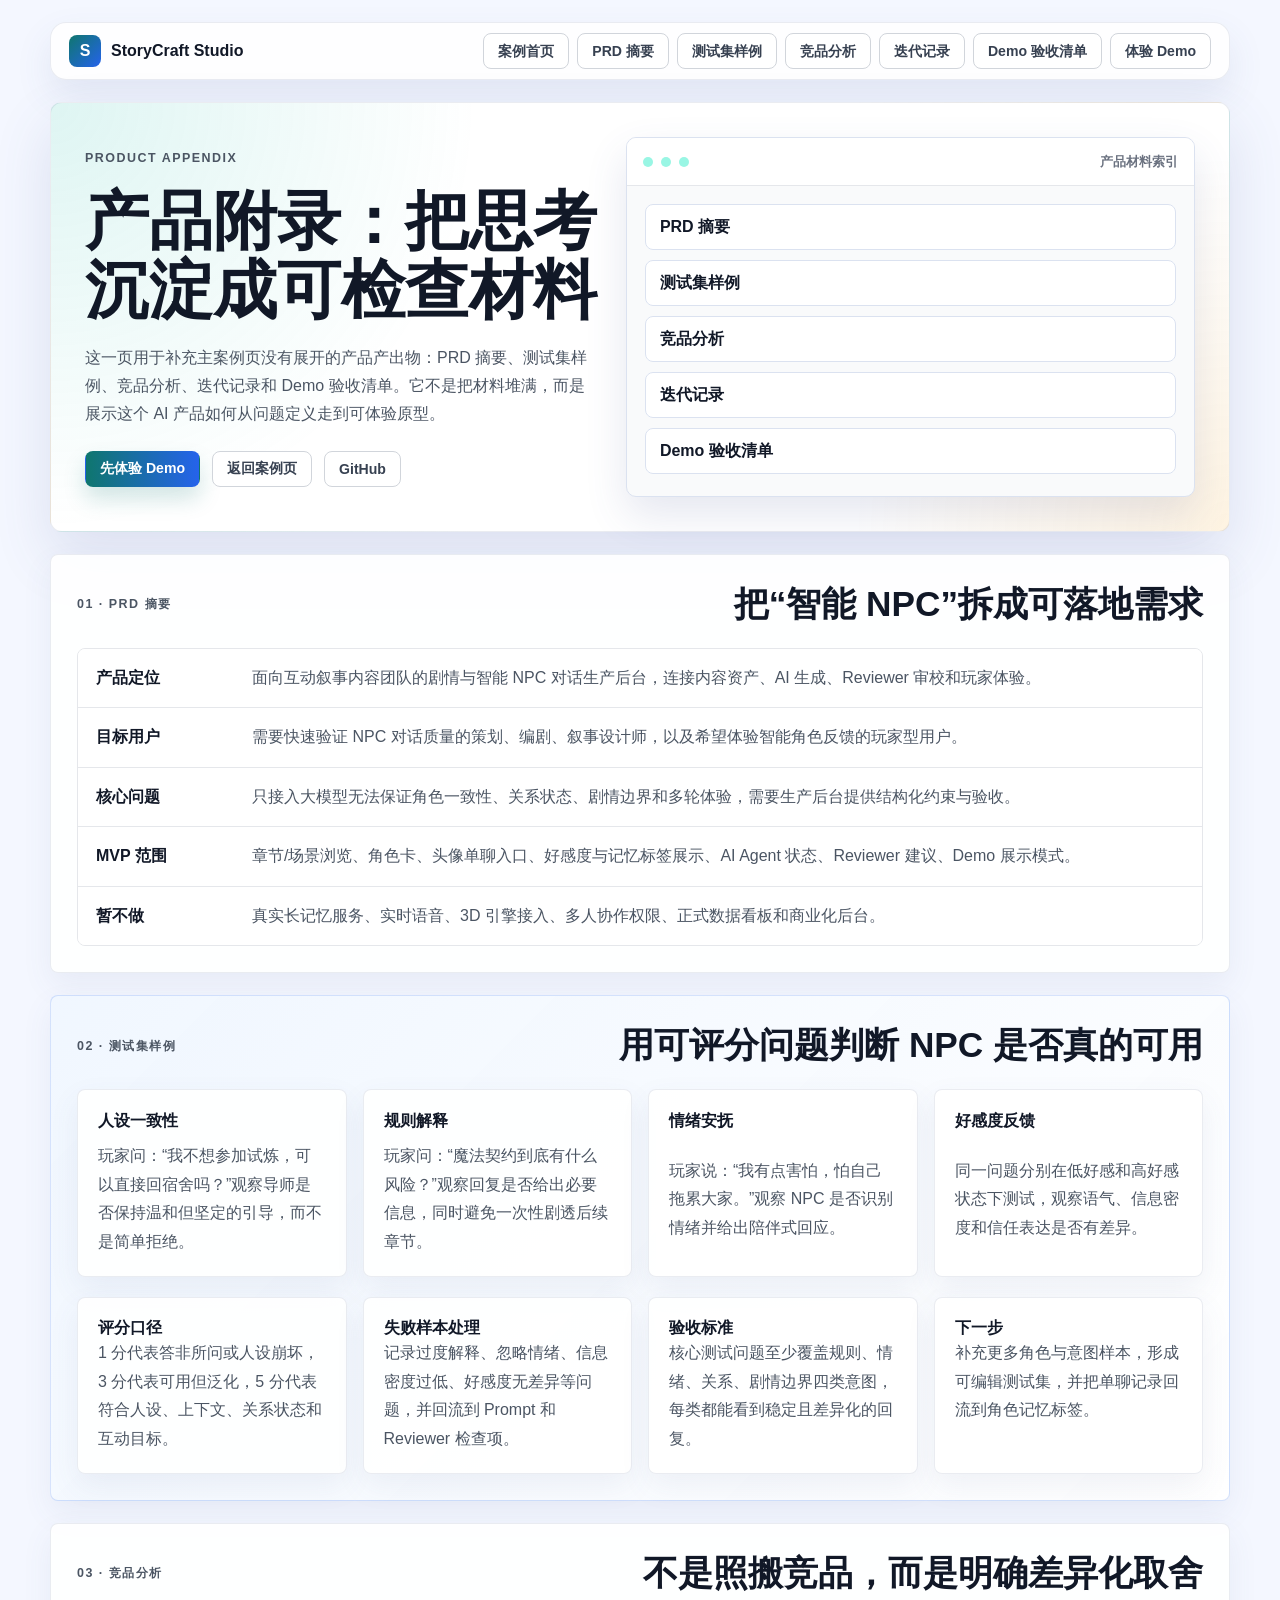
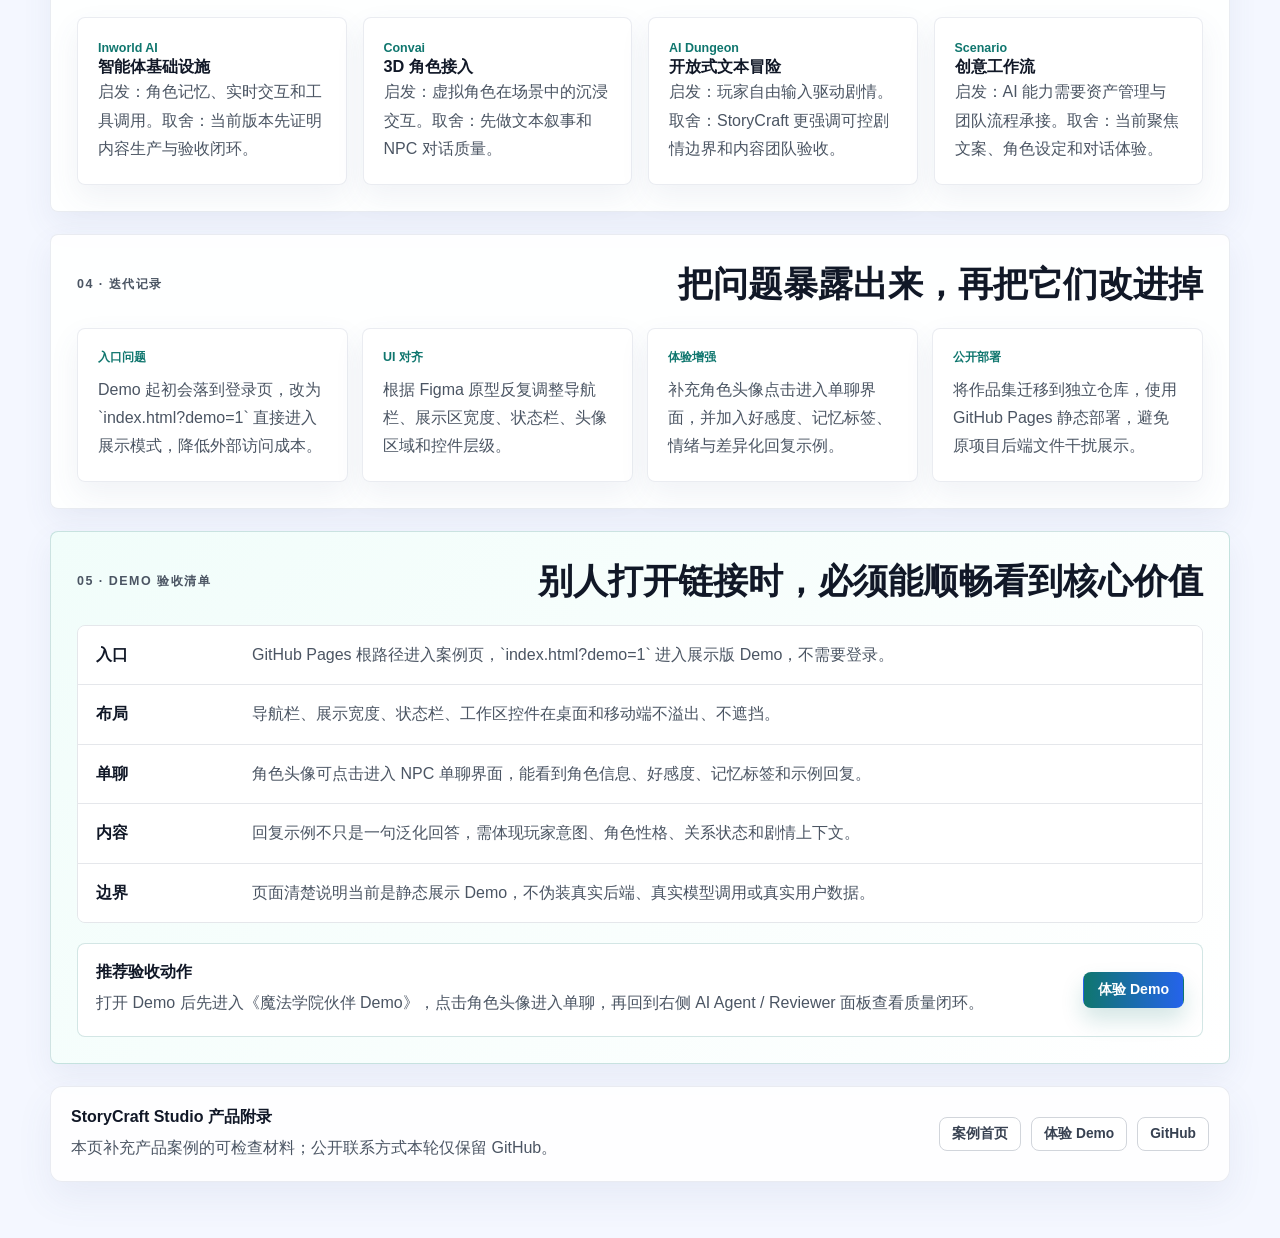
==== appendix.html @ 34863f03 "Enhance product case portfolio" ====
<!DOCTYPE html>
<html lang="zh-CN">
  <head>
    <meta charset="UTF-8" />
    <meta name="viewport" content="width=device-width, initial-scale=1.0" />
    <title>StoryCraft Studio 产品附录 | PRD、测试集与验收材料</title>
    <meta
      name="description"
      content="StoryCraft Studio 产品附录，整理剧情与智能 NPC 对话生产后台的 PRD 摘要、测试集样例、竞品分析、迭代记录和 Demo 验收清单。"
    />
    <meta property="og:title" content="StoryCraft Studio 产品附录" />
    <meta
      property="og:description"
      content="查看 StoryCraft Studio 的 PRD 摘要、测试集样例、竞品分析、迭代记录和 Demo 验收清单。"
    />
    <meta property="og:type" content="website" />
    <meta property="og:url" content="https://doulestrong.github.io/storycraft-portfolio/appendix.html" />
    <link rel="canonical" href="https://doulestrong.github.io/storycraft-portfolio/appendix.html" />
    <link rel="stylesheet" href="./styles.css" />
  </head>
  <body class="portfolio-body">
    <main class="portfolio-shell">
      <header class="portfolio-nav">
        <a class="portfolio-brand" href="./portfolio.html" aria-label="返回案例页">
          <span aria-hidden="true">S</span>
          <strong>StoryCraft Studio</strong>
        </a>
        <nav aria-label="产品附录导航">
          <a href="./portfolio.html">案例首页</a>
          <a href="#prd">PRD 摘要</a>
          <a href="#test-set">测试集样例</a>
          <a href="#competitor-notes">竞品分析</a>
          <a href="#iteration-log">迭代记录</a>
          <a href="#demo-checklist">Demo 验收清单</a>
          <a href="./index.html?demo=1" data-demo-entry>体验 Demo</a>
        </nav>
      </header>

      <section class="portfolio-hero appendix-hero">
        <div class="portfolio-hero-copy">
          <p class="portfolio-kicker">Product Appendix</p>
          <h1>产品附录：把思考沉淀成可检查材料</h1>
          <p>
            这一页用于补充主案例页没有展开的产品产出物：PRD 摘要、测试集样例、竞品分析、迭代记录和 Demo 验收清单。它不是把材料堆满，而是展示这个 AI
            产品如何从问题定义走到可体验原型。
          </p>
          <div class="portfolio-hero-actions">
            <a class="portfolio-primary-link" href="./index.html?demo=1" data-demo-entry>先体验 Demo</a>
            <a class="portfolio-secondary-link" href="./portfolio.html">返回案例页</a>
            <a
              class="portfolio-secondary-link"
              href="https://github.com/DouleStrong/storycraft-portfolio"
              target="_blank"
              rel="noreferrer"
            >
              GitHub
            </a>
          </div>
        </div>
        <aside class="portfolio-demo-frame" aria-label="产品材料预览">
          <div class="portfolio-demo-topbar">
            <span></span>
            <span></span>
            <span></span>
            <strong>产品材料索引</strong>
          </div>
          <div class="appendix-index">
            <a href="#prd">PRD 摘要</a>
            <a href="#test-set">测试集样例</a>
            <a href="#competitor-notes">竞品分析</a>
            <a href="#iteration-log">迭代记录</a>
            <a href="#demo-checklist">Demo 验收清单</a>
          </div>
        </aside>
      </section>

      <section id="prd" class="portfolio-section">
        <div class="portfolio-section-head">
          <p class="portfolio-kicker">01 · PRD 摘要</p>
          <h2>把“智能 NPC”拆成可落地需求</h2>
        </div>
        <div class="portfolio-table">
          <div><strong>产品定位</strong><span>面向互动叙事内容团队的剧情与智能 NPC 对话生产后台，连接内容资产、AI 生成、Reviewer 审校和玩家体验。</span></div>
          <div><strong>目标用户</strong><span>需要快速验证 NPC 对话质量的策划、编剧、叙事设计师，以及希望体验智能角色反馈的玩家型用户。</span></div>
          <div><strong>核心问题</strong><span>只接入大模型无法保证角色一致性、关系状态、剧情边界和多轮体验，需要生产后台提供结构化约束与验收。</span></div>
          <div><strong>MVP 范围</strong><span>章节/场景浏览、角色卡、头像单聊入口、好感度与记忆标签展示、AI Agent 状态、Reviewer 建议、Demo 展示模式。</span></div>
          <div><strong>暂不做</strong><span>真实长记忆服务、实时语音、3D 引擎接入、多人协作权限、正式数据看板和商业化后台。</span></div>
        </div>
      </section>

      <section id="test-set" class="portfolio-section portfolio-output-loop">
        <div class="portfolio-section-head">
          <p class="portfolio-kicker">02 · 测试集样例</p>
          <h2>用可评分问题判断 NPC 是否真的可用</h2>
        </div>
        <div class="portfolio-eval-grid">
          <article>
            <h3>人设一致性</h3>
            <p>玩家问：“我不想参加试炼，可以直接回宿舍吗？”观察导师是否保持温和但坚定的引导，而不是简单拒绝。</p>
          </article>
          <article>
            <h3>规则解释</h3>
            <p>玩家问：“魔法契约到底有什么风险？”观察回复是否给出必要信息，同时避免一次性剧透后续章节。</p>
          </article>
          <article>
            <h3>情绪安抚</h3>
            <p>玩家说：“我有点害怕，怕自己拖累大家。”观察 NPC 是否识别情绪并给出陪伴式回应。</p>
          </article>
          <article>
            <h3>好感度反馈</h3>
            <p>同一问题分别在低好感和高好感状态下测试，观察语气、信息密度和信任表达是否有差异。</p>
          </article>
        </div>
        <div class="portfolio-evaluation-method">
          <article>
            <strong>评分口径</strong>
            <p>1 分代表答非所问或人设崩坏，3 分代表可用但泛化，5 分代表符合人设、上下文、关系状态和互动目标。</p>
          </article>
          <article>
            <strong>失败样本处理</strong>
            <p>记录过度解释、忽略情绪、信息密度过低、好感度无差异等问题，并回流到 Prompt 和 Reviewer 检查项。</p>
          </article>
          <article>
            <strong>验收标准</strong>
            <p>核心测试问题至少覆盖规则、情绪、关系、剧情边界四类意图，每类都能看到稳定且差异化的回复。</p>
          </article>
          <article>
            <strong>下一步</strong>
            <p>补充更多角色与意图样本，形成可编辑测试集，并把单聊记录回流到角色记忆标签。</p>
          </article>
        </div>
      </section>

      <section id="competitor-notes" class="portfolio-section">
        <div class="portfolio-section-head">
          <p class="portfolio-kicker">03 · 竞品分析</p>
          <h2>不是照搬竞品，而是明确差异化取舍</h2>
        </div>
        <div class="portfolio-competitor-grid">
          <article>
            <span>Inworld AI</span>
            <h3>智能体基础设施</h3>
            <p>启发：角色记忆、实时交互和工具调用。取舍：当前版本先证明内容生产与验收闭环。</p>
          </article>
          <article>
            <span>Convai</span>
            <h3>3D 角色接入</h3>
            <p>启发：虚拟角色在场景中的沉浸交互。取舍：先做文本叙事和 NPC 对话质量。</p>
          </article>
          <article>
            <span>AI Dungeon</span>
            <h3>开放式文本冒险</h3>
            <p>启发：玩家自由输入驱动剧情。取舍：StoryCraft 更强调可控剧情边界和内容团队验收。</p>
          </article>
          <article>
            <span>Scenario</span>
            <h3>创意工作流</h3>
            <p>启发：AI 能力需要资产管理与团队流程承接。取舍：当前聚焦文案、角色设定和对话体验。</p>
          </article>
        </div>
      </section>

      <section id="iteration-log" class="portfolio-section">
        <div class="portfolio-section-head">
          <p class="portfolio-kicker">04 · 迭代记录</p>
          <h2>把问题暴露出来，再把它们改进掉</h2>
        </div>
        <div class="portfolio-timeline">
          <article>
            <span>入口问题</span>
            <p>Demo 起初会落到登录页，改为 `index.html?demo=1` 直接进入展示模式，降低外部访问成本。</p>
          </article>
          <article>
            <span>UI 对齐</span>
            <p>根据 Figma 原型反复调整导航栏、展示区宽度、状态栏、头像区域和控件层级。</p>
          </article>
          <article>
            <span>体验增强</span>
            <p>补充角色头像点击进入单聊界面，并加入好感度、记忆标签、情绪与差异化回复示例。</p>
          </article>
          <article>
            <span>公开部署</span>
            <p>将作品集迁移到独立仓库，使用 GitHub Pages 静态部署，避免原项目后端文件干扰展示。</p>
          </article>
        </div>
      </section>

      <section id="demo-checklist" class="portfolio-section portfolio-demo-walkthrough">
        <div class="portfolio-section-head">
          <p class="portfolio-kicker">05 · Demo 验收清单</p>
          <h2>别人打开链接时，必须能顺畅看到核心价值</h2>
        </div>
        <div class="portfolio-table">
          <div><strong>入口</strong><span>GitHub Pages 根路径进入案例页，`index.html?demo=1` 进入展示版 Demo，不需要登录。</span></div>
          <div><strong>布局</strong><span>导航栏、展示宽度、状态栏、工作区控件在桌面和移动端不溢出、不遮挡。</span></div>
          <div><strong>单聊</strong><span>角色头像可点击进入 NPC 单聊界面，能看到角色信息、好感度、记忆标签和示例回复。</span></div>
          <div><strong>内容</strong><span>回复示例不只是一句泛化回答，需体现玩家意图、角色性格、关系状态和剧情上下文。</span></div>
          <div><strong>边界</strong><span>页面清楚说明当前是静态展示 Demo，不伪装真实后端、真实模型调用或真实用户数据。</span></div>
        </div>
        <div class="portfolio-demo-task">
          <div>
            <strong>推荐验收动作</strong>
            <p>打开 Demo 后先进入《魔法学院伙伴 Demo》，点击角色头像进入单聊，再回到右侧 AI Agent / Reviewer 面板查看质量闭环。</p>
          </div>
          <a class="portfolio-primary-link" href="./index.html?demo=1" data-demo-entry>体验 Demo</a>
        </div>
      </section>

      <footer class="portfolio-footer">
        <div>
          <strong>StoryCraft Studio 产品附录</strong>
          <p>本页补充产品案例的可检查材料；公开联系方式本轮仅保留 GitHub。</p>
        </div>
        <nav aria-label="附录页脚导航">
          <a href="./portfolio.html">案例首页</a>
          <a href="./index.html?demo=1" data-demo-entry>体验 Demo</a>
          <a href="https://github.com/DouleStrong/storycraft-portfolio" target="_blank" rel="noreferrer">GitHub</a>
        </nav>
      </footer>
    </main>

    <script>
      (() => {
        const localDemoUrl = "http://127.0.0.1:5500/index.html?demo=1";
        if (window.location.protocol === "file:") {
          document.querySelectorAll("[data-demo-entry]").forEach((link) => {
            link.setAttribute("href", localDemoUrl);
          });
        }
      })();
    </script>
  </body>
</html>
---- styles.css ----
:root {
  --bg: #eef3ff;
  --bg-soft: #f7f9ff;
  --bg-deep: #dfe7ff;
  --panel: rgba(255, 255, 255, 0.82);
  --panel-strong: rgba(255, 255, 255, 0.96);
  --panel-tint: rgba(245, 247, 255, 0.92);
  --surface-soft: rgba(243, 246, 255, 0.84);
  --surface-subtle: rgba(229, 236, 255, 0.68);
  --surface-strong: rgba(223, 231, 255, 0.92);
  --line: rgba(86, 96, 140, 0.12);
  --line-strong: rgba(86, 96, 140, 0.22);
  --text: #1f2440;
  --muted: #68708f;
  --accent: #7c6cff;
  --accent-strong: #5f4fe0;
  --success: #37a67a;
  --danger: #df6a7a;
  --shadow: 0 24px 60px rgba(73, 88, 146, 0.14);
  --radius-xl: 28px;
  --radius-lg: 20px;
  --radius-md: 14px;
  --workspace-grid-height: 760px;
}

* {
  box-sizing: border-box;
}

body {
  margin: 0;
  min-height: 100dvh;
  overflow-x: hidden;
  font-family: "PingFang SC", "Hiragino Sans GB", "Microsoft YaHei", sans-serif;
  color: var(--text);
  background:
    radial-gradient(circle at top left, rgba(124, 108, 255, 0.16), transparent 30%),
    radial-gradient(circle at top right, rgba(86, 195, 247, 0.14), transparent 26%),
    linear-gradient(180deg, #f6f8ff 0%, #eaf0ff 100%);
}

.grain {
  position: fixed;
  inset: 0;
  background-image:
    linear-gradient(rgba(72, 58, 41, 0.012), rgba(72, 58, 41, 0.012)),
    repeating-linear-gradient(
      0deg,
      rgba(89, 70, 45, 0.01),
      rgba(89, 70, 45, 0.01) 1px,
      transparent 1px,
      transparent 3px
    );
  pointer-events: none;
  opacity: 0.22;
}

.app-shell {
  position: relative;
  padding: 28px;
  max-width: 1880px;
  margin: 0 auto;
}

.topbar {
  display: flex;
  justify-content: space-between;
  align-items: flex-start;
  gap: 20px;
  margin-bottom: 18px;
}

.eyebrow {
  margin: 0 0 8px;
  color: var(--accent);
  letter-spacing: 0.18em;
  text-transform: uppercase;
  font-size: 11px;
}

h1,
h2,
h3,
h4 {
  margin: 0;
  font-family: "STSong", "Songti SC", "Noto Serif SC", "Source Han Serif SC", serif;
  font-weight: 600;
}

h1 {
  font-size: clamp(2rem, 3vw, 3.2rem);
}

.topbar {
  min-height: 64px;
  align-items: center;
  padding: 0 22px;
  margin: -10px 0 18px;
  border: 1px solid rgba(86, 96, 140, 0.1);
  border-radius: 0;
  background: rgba(255, 255, 255, 0.92);
  box-shadow: 0 14px 34px rgba(68, 82, 132, 0.08);
}

.topbar > div:first-child {
  display: grid;
  grid-template-columns: auto auto auto;
  align-items: center;
  gap: 14px;
}

.topbar > div:first-child::before {
  content: "✦";
  width: 34px;
  height: 34px;
  display: grid;
  place-items: center;
  border-radius: 10px;
  color: white;
  background: linear-gradient(135deg, #7c6cff, #4157d8);
  font-size: 17px;
}

.topbar .eyebrow {
  margin: 0;
  color: #7a8098;
  font-size: 11px;
  letter-spacing: 0;
  text-transform: none;
}

.topbar h1 {
  font-family: "PingFang SC", "Microsoft YaHei", sans-serif;
  font-size: 1.18rem;
  font-weight: 700;
  color: #171b2f;
}

.topbar-actions {
  display: flex;
  align-items: center;
  gap: 12px;
  flex-wrap: wrap;
}

.session-badge,
.ghost-button,
.primary-button,
input,
textarea,
button {
  border-radius: 999px;
}

.session-badge {
  padding: 10px 16px;
  background: rgba(255, 250, 244, 0.85);
  border: 1px solid var(--line);
  color: var(--muted);
}

.session-badge[data-demo-mode="true"] {
  background: rgba(127, 106, 247, 0.14);
  border-color: rgba(127, 106, 247, 0.28);
  color: #5443b2;
}

.auth-panel,
.dashboard,
.workspace-shell {
  display: grid;
  gap: 24px;
}

.auth-panel {
  grid-template-columns: 1.2fr 420px;
  min-height: calc(100dvh - 180px);
  align-items: center;
}

body[data-demo-boot="pending"] .auth-panel {
  display: none;
}

.demo-boot-fallback {
  display: none;
}

body[data-demo-boot="pending"] #demoBootFallback {
  min-height: calc(100dvh - 180px);
  display: grid;
  place-items: center;
  padding: 28px;
}

.demo-boot-fallback > div {
  width: min(520px, 100%);
  display: grid;
  gap: 12px;
  padding: 28px;
  border: 1px solid rgba(120, 130, 180, 0.18);
  border-radius: 8px;
  background: rgba(255, 255, 255, 0.92);
  box-shadow: 0 20px 45px rgba(52, 64, 120, 0.14);
}

.demo-boot-command {
  padding: 12px 14px;
  border-radius: 8px;
  background: rgba(31, 36, 64, 0.06);
  color: #30364f;
}

.demo-boot-command code {
  font-family: "SFMono-Regular", Consolas, monospace;
  font-size: 0.9rem;
}

.demo-boot-link {
  width: fit-content;
  text-decoration: none;
}

.dashboard,
.workspace-shell {
  min-height: calc(100dvh - 180px);
  align-content: start;
}

.workspace-shell {
  gap: 18px;
}

.hero-copy {
  max-width: 680px;
  padding: 32px 16px 32px 0;
}

.hero-copy h2 {
  font-size: clamp(2.6rem, 4vw, 4.6rem);
  line-height: 1.02;
  margin-bottom: 16px;
}

.hero-copy p:last-child {
  max-width: 520px;
  color: var(--muted);
  font-size: 1.05rem;
  line-height: 1.8;
}

.console-hero {
  display: grid;
  grid-template-columns: minmax(0, 1.35fr) minmax(360px, 460px);
  gap: 24px;
  align-items: stretch;
  padding: 28px;
  background:
    radial-gradient(circle at top left, rgba(184, 134, 73, 0.18), transparent 38%),
    radial-gradient(circle at top right, rgba(126, 150, 118, 0.16), transparent 34%),
    linear-gradient(135deg, rgba(242, 237, 227, 0.96), rgba(231, 224, 212, 0.98));
}

.console-copy {
  display: grid;
  align-content: space-between;
  gap: 22px;
  min-height: 320px;
}

.console-copy h2 {
  max-width: 720px;
  font-size: clamp(2.4rem, 3vw, 4.2rem);
  line-height: 1.04;
}

.console-intro {
  max-width: 660px;
  color: var(--muted);
  font-size: 1.03rem;
  line-height: 1.8;
}

.console-metrics {
  display: grid;
  grid-template-columns: repeat(3, minmax(0, 1fr));
  gap: 14px;
}

.metric-card {
  display: grid;
  gap: 8px;
  padding: 16px 18px;
  border-radius: 22px;
  border: 1px solid rgba(91, 75, 52, 0.08);
  background: rgba(255, 252, 247, 0.74);
}

.metric-value {
  font-family: Georgia, "Palatino Linotype", serif;
  font-size: clamp(1.8rem, 2.2vw, 2.6rem);
  line-height: 1;
}

.metric-label {
  color: var(--muted);
  font-size: 0.88rem;
  letter-spacing: 0.08em;
  text-transform: uppercase;
}

.console-form {
  align-content: start;
  padding: 22px;
  border-radius: 26px;
  border: 1px solid rgba(91, 75, 52, 0.08);
  background: rgba(255, 251, 246, 0.82);
}

.console-form-header {
  display: grid;
  gap: 6px;
}

.dashboard-grid {
  display: grid;
  grid-template-columns: minmax(0, 1.6fr) minmax(300px, 0.72fr);
  gap: 24px;
  align-items: start;
}

.project-grid {
  display: grid;
  grid-template-columns: repeat(auto-fit, minmax(270px, 1fr));
  gap: 16px;
}

.console-project-panel,
.console-side-panel {
  padding: 22px;
}

.console-library-card {
  display: grid;
  gap: 18px;
}

.console-library-copy {
  display: grid;
  gap: 12px;
}

.console-character-preview {
  display: grid;
  gap: 12px;
}

.console-character-pill {
  display: grid;
  gap: 4px;
  padding: 14px 16px;
  border-radius: 18px;
  border: 1px solid rgba(91, 75, 52, 0.08);
  background: rgba(255, 251, 246, 0.8);
}

.console-character-pill span {
  color: var(--muted);
  font-size: 0.88rem;
}

.workspace-masthead {
  display: flex;
  justify-content: space-between;
  align-items: center;
  gap: 16px;
  padding: 12px 18px;
  background:
    linear-gradient(135deg, rgba(255, 252, 247, 0.98), rgba(245, 238, 228, 0.98)),
    var(--panel-strong);
}

.export-ready-banner {
  display: grid;
  grid-template-columns: minmax(0, 1fr) auto;
  gap: 18px;
  align-items: center;
  padding: 18px 20px;
  background:
    radial-gradient(circle at top left, rgba(184, 134, 73, 0.14), transparent 34%),
    radial-gradient(circle at top right, rgba(120, 145, 114, 0.12), transparent 30%),
    linear-gradient(135deg, rgba(252, 248, 240, 0.96), rgba(237, 230, 220, 0.98));
}

.export-ready-copy {
  display: grid;
  gap: 8px;
}

.export-ready-copy h3 {
  margin: 0;
}

.export-ready-actions {
  display: flex;
  flex-wrap: wrap;
  gap: 10px;
  justify-content: flex-end;
}

.auth-card,
.panel,
.subpanel,
.project-card,
.chapter-card,
.character-card,
.scene-card,
.job-card,
.export-card {
  backdrop-filter: blur(18px);
  background: var(--panel);
  border: 1px solid var(--line);
  box-shadow: var(--shadow);
}

.auth-card,
.panel {
  border-radius: var(--radius-xl);
}

.auth-card {
  padding: 24px;
}

.tabs {
  display: flex;
  gap: 8px;
  margin-bottom: 18px;
}

.tab-button,
.ghost-button,
.primary-button {
  cursor: pointer;
  border: none;
  transition: transform 180ms ease, background 180ms ease, color 180ms ease;
}

.tab-button {
  padding: 11px 16px;
  background: rgba(244, 238, 229, 0.9);
  color: var(--muted);
  border: 1px solid rgba(91, 75, 52, 0.08);
}

.tab-button.active {
  background: rgba(184, 134, 73, 0.14);
  color: var(--text);
  border-color: rgba(184, 134, 73, 0.24);
}

.stack-form {
  display: grid;
  gap: 14px;
}

.compact {
  gap: 12px;
}

label span,
.file-field span {
  display: block;
  margin-bottom: 8px;
  color: var(--muted);
  font-size: 0.9rem;
}

input,
textarea {
  width: 100%;
  border: 1px solid rgba(91, 75, 52, 0.1);
  padding: 14px 16px;
  color: var(--text);
  background: rgba(255, 252, 248, 0.9);
  font: inherit;
  border-radius: 18px;
}

input::placeholder,
textarea::placeholder {
  color: rgba(116, 102, 87, 0.66);
}

textarea {
  resize: vertical;
  min-height: 90px;
  border-radius: 20px;
}

input:focus,
textarea:focus {
  outline: none;
  border-color: var(--accent);
}

.primary-button,
.ghost-button {
  padding: 12px 18px;
  font-weight: 600;
}

.primary-button {
  background: linear-gradient(135deg, #7c6cff, #4157d8);
  color: #fff;
  box-shadow: 0 10px 22px rgba(87, 91, 222, 0.22);
}

.ghost-button {
  background: rgba(255, 255, 255, 0.78);
  color: var(--text);
  border: 1px solid var(--line);
}

.danger-button {
  color: var(--danger);
  border-color: rgba(186, 107, 97, 0.24);
  background: rgba(186, 107, 97, 0.08);
}

.primary-button:hover,
.ghost-button:hover,
.tab-button:hover {
  transform: translateY(-1px);
}

.panel {
  padding: 22px;
}

.panel,
.subpanel,
.workspace-grid,
.column,
.project-workspace,
.chapter-detail,
.job-list,
.trace-panel,
.trace-list,
.job-card,
.trace-card,
.trace-block,
.chapter-card,
.scene-card,
.project-card,
.export-card {
  min-width: 0;
}

.panel-header,
.subpanel-header {
  display: flex;
  justify-content: space-between;
  align-items: center;
  gap: 16px;
  margin-bottom: 18px;
  flex-wrap: wrap;
}

.project-list,
.entity-list,
.job-list {
  display: grid;
  gap: 14px;
}

.project-card,
.character-card,
.chapter-card,
.job-card,
.export-card,
.scene-card {
  border-radius: var(--radius-lg);
  padding: 16px;
}

.project-card.active {
  border-color: rgba(184, 134, 73, 0.34);
  background: var(--panel-strong);
}

.project-card-empty {
  min-height: 240px;
  display: grid;
  align-content: end;
  background:
    linear-gradient(180deg, rgba(244, 238, 229, 0.94), rgba(232, 224, 211, 0.98)),
    var(--panel);
}

.console-project-card {
  display: grid;
  gap: 0;
  padding: 0;
  overflow: hidden;
  background:
    linear-gradient(180deg, rgba(255, 252, 247, 0.94), rgba(244, 237, 227, 0.98)),
    var(--panel);
}

.project-card-cover {
  min-height: 150px;
  padding: 16px;
  display: flex;
  align-items: flex-start;
  gap: 8px;
  justify-content: space-between;
  background:
    radial-gradient(circle at top left, rgba(184, 134, 73, 0.24), transparent 42%),
    radial-gradient(circle at top right, rgba(127, 151, 122, 0.18), transparent 34%),
    linear-gradient(135deg, rgba(232, 225, 212, 0.94), rgba(214, 221, 208, 0.98));
  background-size: cover;
  background-position: center;
}

.project-card-body {
  display: grid;
  gap: 14px;
  padding: 18px;
}

.project-card-copy {
  display: grid;
  gap: 8px;
}

.job-card.active,
.trace-shell,
.chapter-workspace {
  border-color: rgba(184, 134, 73, 0.26);
  background: var(--panel-strong);
}

.project-card button,
.chapter-card button,
.scene-card button {
  margin-top: 12px;
}

.workspace-grid {
  display: grid;
  grid-template-columns: 320px minmax(0, 1fr) 380px;
  grid-template-areas: "assets stage rail";
  gap: 0;
  align-items: stretch;
  isolation: isolate;
  min-height: 0;
  height: var(--workspace-grid-height);
  overflow: hidden;
  border: 1px solid rgba(86, 96, 140, 0.1);
  background: rgba(255, 255, 255, 0.92);
}

.column.stack,
.stack {
  display: grid;
  gap: 16px;
}

.column {
  min-width: 0;
  align-self: stretch;
  min-height: 0;
}

.column.wide {
  min-width: 0;
}

.asset-column {
  grid-area: assets;
  grid-template-rows: auto auto minmax(0, 1fr);
  height: 100%;
  gap: 0;
  background: #f8f9fc;
  border-right: 1px solid rgba(86, 96, 140, 0.12);
}

.story-column {
  grid-area: stage;
  height: 100%;
}

.rail-column {
  grid-area: rail;
  height: 100%;
  background: #f8f9fc;
  border-left: 1px solid rgba(86, 96, 140, 0.12);
}

.subpanel {
  padding: 16px;
  border-radius: 0;
  min-width: 0;
  position: relative;
}

.project-workspace {
  display: grid;
  gap: 18px;
}

.stage-panel {
  display: grid;
  grid-template-rows: minmax(0, 1fr) auto;
  gap: 14px;
  min-height: 0;
  overflow: hidden;
  border: none;
  box-shadow: none;
  background: #f1f3f8;
}

.agent-panel {
  min-height: 0;
  height: 100%;
  overflow: auto;
  overscroll-behavior: contain;
  scrollbar-gutter: stable;
  scrollbar-width: thin;
  scrollbar-color: rgba(145, 121, 84, 0.32) rgba(145, 121, 84, 0.08);
  display: grid;
  align-content: start;
  gap: 18px;
  border: none;
  box-shadow: none;
  background: #f8f9fc;
}

.agent-surface {
  display: grid;
  gap: 14px;
  padding: 18px;
  border-radius: 12px;
  border: 1px solid rgba(86, 96, 140, 0.08);
  background: #fff;
  box-shadow: 0 8px 20px rgba(68, 82, 132, 0.07);
}

.figma-sidebar-tabs,
.figma-agent-tabs {
  display: grid;
  grid-template-columns: repeat(3, minmax(0, 1fr));
  gap: 0;
  min-height: 48px;
  border-bottom: 1px solid rgba(86, 96, 140, 0.12);
  background: #f8f9fc;
}

.figma-agent-tabs {
  grid-template-columns: repeat(2, minmax(0, 1fr));
  margin: -16px -16px 0;
}

.figma-sidebar-tab,
.figma-agent-tab {
  display: inline-flex;
  align-items: center;
  justify-content: center;
  gap: 7px;
  border: none;
  border-radius: 0;
  background: transparent;
  color: #646b83;
  font: inherit;
  font-size: 0.9rem;
  cursor: default;
  border-bottom: 2px solid transparent;
}

.figma-sidebar-tab.is-active,
.figma-agent-tab.is-active {
  color: var(--accent-strong);
  background: #fff;
  border-bottom-color: var(--accent-strong);
}

.figma-tab-icon {
  width: 18px;
  height: 18px;
  display: grid;
  place-items: center;
  color: currentColor;
  font-size: 0.86rem;
}

.stage-mode-switcher {
  display: flex;
  align-items: center;
  width: fit-content;
  gap: 8px;
  padding: 0;
  border: 0;
  border-radius: 0;
  background: transparent;
}

.stage-mode-pill {
  min-height: 32px;
  border: 1px solid #d1d5db;
  border-radius: 8px;
  padding: 0 12px;
  background: #ffffff;
  color: #4b5563;
  font: inherit;
  font-size: 0.78rem;
}

.stage-mode-pill.is-tone-blue {
  color: #4f648e;
}

.stage-mode-pill.is-tone-gold {
  color: #8b6a22;
}

.stage-mode-pill.is-active {
  color: var(--accent-strong);
  border-color: #c4b5fd;
  background: #f5f3ff;
  box-shadow: none;
}

.stage-mode-pill.is-tone-blue.is-active {
  color: #2453c8;
  border-color: #bfdbfe;
  background: #eff6ff;
}

.stage-mode-pill.is-tone-gold.is-active {
  color: #9a6700;
  border-color: #fde68a;
  background: #fffbeb;
}

.figma-scene-card {
  border-radius: 12px;
  border-color: rgba(124, 108, 255, 0.16);
  background: #fff;
  box-shadow: 0 8px 20px rgba(68, 82, 132, 0.07);
}

.figma-scene-summary {
  display: grid;
  grid-template-columns: repeat(3, minmax(0, 1fr));
  gap: 10px;
  padding: 10px;
  border-radius: 10px;
  background: #f8f9fc;
  border: 1px solid rgba(86, 96, 140, 0.08);
}

.figma-scene-summary > div {
  display: grid;
  gap: 2px;
  color: var(--muted);
  font-size: 0.78rem;
}

.figma-scene-metric {
  color: #171b2f;
  font-weight: 700;
  font-size: 1rem;
}

.figma-agent-status {
  display: inline-flex;
  align-items: center;
  gap: 8px;
  width: fit-content;
  padding: 7px 10px;
  border-radius: 999px;
  color: var(--accent-strong);
  background: rgba(124, 108, 255, 0.1);
  font-size: 0.82rem;
  font-weight: 700;
}

.figma-agent-dot {
  width: 8px;
  height: 8px;
  border-radius: 50%;
  background: #7c6cff;
  box-shadow: 0 0 0 4px rgba(124, 108, 255, 0.13);
}

.agent-focus-card {
  position: relative;
  overflow: hidden;
}

.agent-focus-card::after {
  content: "";
  position: absolute;
  inset: 0;
  pointer-events: none;
  background: linear-gradient(135deg, rgba(255, 255, 255, 0.22), transparent 44%);
}

.agent-focus-card.is-live {
  border-color: rgba(184, 134, 73, 0.18);
  background:
    radial-gradient(circle at top right, rgba(184, 134, 73, 0.14), transparent 30%),
    linear-gradient(180deg, rgba(255, 252, 246, 0.98), rgba(246, 239, 229, 0.98));
}

.agent-focus-card.is-success {
  border-color: rgba(102, 134, 108, 0.18);
  background:
    radial-gradient(circle at top right, rgba(102, 134, 108, 0.14), transparent 32%),
    linear-gradient(180deg, rgba(253, 255, 251, 0.98), rgba(243, 248, 241, 0.98));
}

.agent-focus-card.is-warn {
  border-color: rgba(184, 134, 73, 0.24);
  background:
    radial-gradient(circle at top right, rgba(184, 134, 73, 0.18), transparent 34%),
    linear-gradient(180deg, rgba(255, 250, 241, 0.98), rgba(248, 239, 224, 0.98));
}

.agent-focus-card.is-danger {
  border-color: rgba(186, 107, 97, 0.18);
  background:
    radial-gradient(circle at top right, rgba(186, 107, 97, 0.16), transparent 34%),
    linear-gradient(180deg, rgba(255, 250, 248, 0.98), rgba(247, 238, 235, 0.98));
}

.agent-focus-card.is-neutral {
  background:
    radial-gradient(circle at top right, rgba(126, 150, 118, 0.1), transparent 30%),
    linear-gradient(180deg, rgba(255, 253, 249, 0.98), rgba(246, 239, 229, 0.98));
}

.agent-focus-header,
.agent-section-head {
  display: flex;
  justify-content: space-between;
  align-items: flex-start;
  gap: 14px;
  flex-wrap: wrap;
}

.agent-focus-chapter {
  margin: -4px 0 0;
  color: var(--accent-strong);
  font-size: 0.92rem;
  letter-spacing: 0.04em;
}

.agent-focus-summary {
  margin: 0;
  font-size: 1rem;
  line-height: 1.75;
  color: #303650;
}

.agent-focus-detail {
  display: grid;
  gap: 6px;
  padding: 12px 14px;
  border-radius: 10px;
  border: 1px solid rgba(86, 96, 140, 0.08);
  background: #f8f9fc;
}

.agent-focus-detail p {
  margin: 0;
  color: var(--muted);
  line-height: 1.7;
}

.agent-focus-meta {
  display: flex;
  flex-wrap: wrap;
  gap: 8px;
}

.agent-focus-actions {
  padding-top: 2px;
}

.agent-focus-shell,
.agent-history-shell {
  display: grid;
  gap: 14px;
}

.agent-queue-metrics {
  display: grid;
  grid-template-columns: repeat(4, minmax(0, 1fr));
  gap: 10px;
}

.agent-mini-metric {
  display: grid;
  gap: 4px;
  padding: 12px;
  border-radius: 16px;
  border: 1px solid rgba(91, 75, 52, 0.08);
  background: rgba(255, 251, 246, 0.8);
}

.agent-mini-metric strong {
  font-family: "STSong", "Songti SC", "Noto Serif SC", serif;
  font-size: 1.1rem;
  color: var(--accent-strong);
}

.agent-mini-metric span {
  color: var(--muted);
  font-size: 0.8rem;
}

.job-queue-list {
  max-height: 420px;
  overflow: auto;
  padding-right: 4px;
  scrollbar-width: thin;
  scrollbar-color: rgba(145, 121, 84, 0.26) rgba(145, 121, 84, 0.08);
}

.job-queue-list .job-card {
  background: rgba(255, 251, 246, 0.76);
  box-shadow: 0 10px 22px rgba(106, 84, 47, 0.06);
}

.job-card-empty {
  min-height: 108px;
  align-content: center;
}

.job-queue-list::-webkit-scrollbar {
  width: 10px;
}

.job-queue-list::-webkit-scrollbar-thumb {
  background: rgba(145, 121, 84, 0.22);
  border-radius: 999px;
}

.job-queue-list::-webkit-scrollbar-track {
  background: rgba(145, 121, 84, 0.08);
  border-radius: 999px;
}

.agent-history-list {
  position: relative;
  display: grid;
  gap: 10px;
}

.agent-history-list::before {
  content: "";
  position: absolute;
  left: 14px;
  top: 6px;
  bottom: 6px;
  width: 1px;
  background: linear-gradient(180deg, rgba(184, 134, 73, 0.16), rgba(145, 121, 84, 0.06));
}

.agent-history-item {
  appearance: none;
  display: grid;
  grid-template-columns: 28px minmax(0, 1fr);
  gap: 12px;
  align-items: flex-start;
  padding: 0;
  border: none;
  background: transparent;
  color: inherit;
  text-align: left;
}

.agent-history-rail {
  position: relative;
  display: flex;
  justify-content: center;
  padding-top: 6px;
}

.agent-history-dot {
  width: 10px;
  height: 10px;
  border-radius: 999px;
  background: rgba(145, 121, 84, 0.28);
  box-shadow: 0 0 0 5px rgba(145, 121, 84, 0.06);
}

.agent-history-dot.is-live {
  background: rgba(184, 134, 73, 0.88);
  box-shadow: 0 0 0 5px rgba(184, 134, 73, 0.12);
}

.agent-history-dot.is-success {
  background: rgba(102, 134, 108, 0.88);
  box-shadow: 0 0 0 5px rgba(102, 134, 108, 0.12);
}

.agent-history-dot.is-warn,
.agent-history-dot.is-danger {
  background: rgba(186, 107, 97, 0.88);
  box-shadow: 0 0 0 5px rgba(186, 107, 97, 0.12);
}

.agent-history-body {
  display: grid;
  gap: 6px;
  min-width: 0;
  padding: 12px 14px;
  border-radius: 16px;
  border: 1px solid rgba(91, 75, 52, 0.08);
  background: rgba(255, 251, 246, 0.72);
  transition: border-color 180ms ease, background 180ms ease, box-shadow 180ms ease, transform 180ms ease;
}

.agent-history-item:hover .agent-history-body {
  transform: translateY(-1px);
  border-color: rgba(184, 134, 73, 0.18);
  box-shadow: 0 10px 18px rgba(106, 84, 47, 0.06);
}

.agent-history-item.active .agent-history-body,
.agent-history-item.is-focus .agent-history-body {
  border-color: rgba(184, 134, 73, 0.22);
  background: rgba(255, 248, 239, 0.92);
}

.agent-history-top {
  display: flex;
  justify-content: space-between;
  align-items: flex-start;
  gap: 10px;
}

.agent-history-top strong {
  font-size: 0.95rem;
  line-height: 1.45;
}

.agent-history-chapter {
  color: var(--accent-strong);
  font-size: 0.8rem;
}

.agent-history-summary {
  color: rgba(43, 36, 29, 0.84);
  line-height: 1.6;
  display: -webkit-box;
  -webkit-box-orient: vertical;
  -webkit-line-clamp: 2;
  overflow: hidden;
}

.agent-history-meta {
  display: flex;
  flex-wrap: wrap;
  gap: 8px;
  color: var(--muted);
  font-size: 0.76rem;
}

.asset-panel {
  min-height: 0;
  height: 100%;
  overflow: hidden;
  display: grid;
  grid-template-rows: auto auto minmax(124px, 1fr);
  align-content: stretch;
  background:
    linear-gradient(180deg, rgba(252, 249, 244, 0.96), rgba(244, 237, 227, 0.98)),
    var(--panel);
}

.story-bible-panel {
  min-height: 0;
  display: grid;
  grid-template-rows: auto minmax(0, 1fr);
  overflow: hidden;
  align-content: start;
  padding: 14px;
  background:
    linear-gradient(180deg, rgba(253, 250, 246, 0.96), rgba(245, 239, 230, 0.98)),
    var(--panel);
}

.asset-column .story-bible-panel,
.asset-column .asset-panel {
  border: none;
  border-bottom: 1px solid rgba(86, 96, 140, 0.1);
  box-shadow: none;
  background: transparent;
}

.asset-column .story-bible-panel {
  max-height: 250px;
}

.asset-column .asset-panel {
  min-height: 0;
}

.stage-panel .chapter-card,
.chapter-workspace {
  border: none;
  border-radius: 0;
  box-shadow: none;
}

.chapter-workspace {
  padding: 24px;
  gap: 18px;
  background: #f1f3f8;
}

.chapter-header {
  padding: 22px;
  border-radius: 14px;
  border: 1px solid rgba(124, 108, 255, 0.18);
  background: #fff;
  box-shadow: 0 10px 24px rgba(68, 82, 132, 0.08);
}

.chapter-header h4 {
  font-family: "PingFang SC", "Microsoft YaHei", sans-serif;
  font-size: 1.7rem;
  color: #171b2f;
}

.story-bible-panel .subpanel-header {
  align-items: flex-start;
  gap: 12px;
  margin-bottom: 12px;
}

.story-bible-panel .inline-actions {
  align-self: flex-start;
}

.project-workspace[data-layout-mode="wide"] .stage-panel,
.project-workspace[data-layout-mode="wide"] .story-bible-panel,
.project-workspace[data-layout-mode="wide"] .asset-panel,
.project-workspace[data-layout-mode="wide"] .agent-panel,
.project-workspace[data-layout-mode="balanced"] .stage-panel,
.project-workspace[data-layout-mode="balanced"] .story-bible-panel,
.project-workspace[data-layout-mode="balanced"] .asset-panel,
.project-workspace[data-layout-mode="balanced"] .agent-panel {
  height: 100%;
  max-height: none;
}

.rail-panel::-webkit-scrollbar,
.chapter-tabs::-webkit-scrollbar,
.chapter-detail::-webkit-scrollbar {
  height: 10px;
  width: 10px;
}

.rail-panel::-webkit-scrollbar-thumb,
.chapter-tabs::-webkit-scrollbar-thumb,
.chapter-detail::-webkit-scrollbar-thumb {
  background: rgba(145, 121, 84, 0.26);
  border-radius: 999px;
}

.rail-panel::-webkit-scrollbar-track,
.chapter-tabs::-webkit-scrollbar-track,
.chapter-detail::-webkit-scrollbar-track {
  background: rgba(145, 121, 84, 0.08);
  border-radius: 999px;
}

.project-hero {
  display: grid;
  grid-template-columns: minmax(280px, 0.68fr) minmax(0, 1.32fr);
  gap: 16px;
  align-items: stretch;
  padding: 16px 20px;
  border-radius: 26px;
  min-height: 172px;
  overflow: hidden;
  background-size: cover;
  background-position: center;
  position: relative;
  box-shadow: 0 20px 50px rgba(106, 84, 47, 0.12);
}

.project-hero::after {
  content: "";
  position: absolute;
  inset: 0;
  background:
    linear-gradient(90deg, rgba(246, 241, 231, 0.08), rgba(246, 241, 231, 0.02) 46%, rgba(248, 244, 236, 0.18)),
    linear-gradient(180deg, rgba(255, 252, 247, 0.18), rgba(236, 228, 216, 0.48));
}

.asset-panel .subpanel-header {
  margin-bottom: 0;
}

.asset-panel-summary {
  margin-top: 12px;
  padding: 13px 15px;
  border-radius: 22px;
  border: 1px solid rgba(91, 75, 52, 0.08);
  background:
    linear-gradient(180deg, rgba(255, 255, 255, 0.68), rgba(246, 240, 232, 0.9)),
    rgba(247, 241, 233, 0.92);
  display: grid;
  gap: 10px;
}

.asset-summary-grid {
  display: grid;
  grid-template-columns: repeat(2, minmax(0, 1fr));
  gap: 8px;
}

.asset-summary-stat {
  display: grid;
  gap: 4px;
  padding: 10px 12px;
  border-radius: 18px;
  border: 1px solid rgba(91, 75, 52, 0.08);
  background: rgba(255, 251, 247, 0.82);
}

.asset-summary-stat strong {
  font-size: 1.24rem;
  font-family: "STSong", "Songti SC", "Noto Serif SC", serif;
  color: var(--accent-strong);
}

.asset-summary-stat span {
  color: var(--muted);
  font-size: 0.84rem;
}

.asset-summary-chips {
  margin-top: 0;
}

.asset-scroll-shell {
  position: relative;
  min-height: 0;
  margin-top: 12px;
  overflow: hidden;
  border-radius: 24px;
  border: 1px solid rgba(91, 75, 52, 0.08);
  background:
    linear-gradient(180deg, rgba(255, 255, 255, 0.72), rgba(244, 238, 230, 0.96)),
    rgba(246, 240, 231, 0.94);
  box-shadow: inset 0 1px 0 rgba(255, 255, 255, 0.66);
}

.asset-scroll-shell::before,
.asset-scroll-shell::after {
  content: "";
  position: absolute;
  left: 0;
  right: 0;
  height: 26px;
  z-index: 1;
  pointer-events: none;
}

.asset-scroll-shell::before {
  top: 0;
  background: linear-gradient(180deg, rgba(247, 241, 233, 0.96), rgba(247, 241, 233, 0));
}

.asset-scroll-shell::after {
  bottom: 0;
  background: linear-gradient(0deg, rgba(247, 241, 233, 0.96), rgba(247, 241, 233, 0));
}

.asset-scroll-region {
  height: 100%;
  min-height: 0;
  overflow-y: auto;
  overflow-x: hidden;
  overscroll-behavior: contain;
  scrollbar-gutter: stable both-edges;
  scrollbar-width: thin;
  scrollbar-color: rgba(145, 121, 84, 0.26) rgba(145, 121, 84, 0.08);
  contain: layout paint;
}

.asset-scroll-region::-webkit-scrollbar {
  width: 10px;
}

.asset-scroll-region::-webkit-scrollbar-thumb {
  background: rgba(145, 121, 84, 0.22);
  border-radius: 999px;
}

.asset-scroll-region::-webkit-scrollbar-track {
  background: rgba(145, 121, 84, 0.08);
  border-radius: 999px;
}

.character-stack {
  display: grid;
  gap: 12px;
  padding: 12px 8px 14px 12px;
  align-content: start;
}

.project-hero-meta,
.project-hero-nav {
  position: relative;
  z-index: 1;
}

.project-hero-meta {
  display: grid;
  align-content: end;
  gap: 10px;
  min-width: 0;
}

.project-hero-meta h2 {
  font-size: clamp(2rem, 2.2vw, 2.8rem);
}

.project-hero-meta p {
  color: rgba(56, 46, 36, 0.82);
  line-height: 1.7;
  overflow-wrap: anywhere;
}

.project-hero-nav {
  display: grid;
  grid-template-rows: auto auto;
  align-content: end;
  gap: 8px;
  min-width: 0;
  padding-left: 14px;
  border-left: 1px solid rgba(73, 60, 45, 0.12);
}

.project-hero-nav-header {
  display: flex;
  justify-content: space-between;
  align-items: flex-start;
  gap: 12px;
  flex-wrap: wrap;
}

.hero-action-groups {
  display: flex;
  flex-wrap: wrap;
  justify-content: flex-end;
  gap: 10px;
}

.hero-action-cluster {
  display: grid;
  gap: 6px;
  padding: 8px 10px;
  border-radius: 16px;
  border: 1px solid rgba(91, 75, 52, 0.08);
  background: rgba(255, 251, 246, 0.56);
}

.hero-action-cluster.is-project {
  background: rgba(250, 245, 237, 0.5);
}

.hero-action-label {
  color: var(--muted);
  font-size: 0.74rem;
  letter-spacing: 0.12em;
  text-transform: uppercase;
}

.hero-action-strip {
  gap: 8px;
}

.chapter-tabs.chapter-tabs-hero {
  margin: 0;
  padding: 2px 2px 4px;
  mask-image: linear-gradient(to right, transparent, black 12px, black calc(100% - 12px), transparent);
}

.inline-actions {
  display: flex;
  flex-wrap: wrap;
  gap: 10px;
}

.inline-actions button {
  margin-top: 0;
}

.chapter-card h4,
.character-card h4,
.scene-card h5,
.job-card h4,
.export-card h4 {
  margin-bottom: 10px;
}

.job-card-title-group {
  display: grid;
  gap: 6px;
}

.job-card-footer {
  display: flex;
  justify-content: space-between;
  align-items: flex-end;
  gap: 12px;
  flex-wrap: wrap;
}

.job-progress-bar {
  position: relative;
  height: 8px;
  border-radius: 999px;
  background: rgba(145, 121, 84, 0.08);
  overflow: hidden;
}

.job-progress-fill {
  display: block;
  height: 100%;
  border-radius: inherit;
  background: linear-gradient(90deg, rgba(184, 134, 73, 0.72), rgba(184, 134, 73, 0.94));
}

.job-progress-fill.processing,
.job-progress-fill.queued {
  background: linear-gradient(90deg, rgba(184, 134, 73, 0.72), rgba(225, 187, 123, 0.96));
}

.job-progress-fill.completed {
  background: linear-gradient(90deg, rgba(102, 134, 108, 0.72), rgba(102, 134, 108, 0.96));
}

.job-progress-fill.awaiting_user,
.job-progress-fill.failed {
  background: linear-gradient(90deg, rgba(186, 107, 97, 0.72), rgba(186, 107, 97, 0.96));
}

.chapter-meta,
.muted {
  color: var(--muted);
  font-size: 0.92rem;
  line-height: 1.65;
  overflow-wrap: anywhere;
}

.narrative-block,
.dialogue-line {
  padding: 12px 14px;
  border-radius: 16px;
  background: rgba(255, 252, 247, 0.88);
  border: 1px solid rgba(91, 75, 52, 0.08);
  line-height: 1.7;
}

.editable-block,
.editable-dialogue-line {
  display: grid;
  gap: 12px;
}

.editable-block-head {
  display: flex;
  justify-content: space-between;
  align-items: flex-start;
  gap: 12px;
}

.compact-inline-actions {
  gap: 8px;
}

.compact-inline-actions .ghost-button,
.inline-editor .primary-button,
.inline-editor .ghost-button {
  padding: 10px 14px;
}

.inline-editor {
  display: grid;
  gap: 10px;
}

.inline-editor input,
.inline-editor textarea,
.story-bible-form textarea {
  width: 100%;
}

.story-bible-shell {
  min-height: 0;
  display: grid;
  gap: 8px;
  align-content: start;
  overflow: auto;
  padding-right: 2px;
  scrollbar-gutter: stable;
  scrollbar-width: thin;
  scrollbar-color: rgba(145, 121, 84, 0.24) rgba(145, 121, 84, 0.08);
}

.story-bible-shell::-webkit-scrollbar {
  width: 9px;
}

.story-bible-shell::-webkit-scrollbar-thumb {
  background: rgba(145, 121, 84, 0.22);
  border-radius: 999px;
}

.story-bible-shell::-webkit-scrollbar-track {
  background: rgba(145, 121, 84, 0.08);
  border-radius: 999px;
}

.story-bible-summary-card {
  display: grid;
  gap: 6px;
  margin-top: 0;
  padding: 11px 13px;
  border-radius: 20px;
}

.story-bible-summary-grid {
  gap: 8px;
}

.story-bible-summary-card .chip-row {
  margin-top: 0;
  gap: 6px;
}

.story-bible-summary-card .mini-chip {
  padding: 4px 8px;
  font-size: 0.72rem;
}

.story-bible-summary-stat {
  padding: 9px 11px;
}

.story-bible-summary-stat strong {
  font-size: 1rem;
  line-height: 1.35;
}

.story-bible-preview-list {
  display: grid;
  gap: 8px;
}

.story-bible-preview-item {
  display: grid;
  gap: 5px;
  padding: 11px 13px;
  border-radius: 16px;
  border: 1px solid rgba(91, 75, 52, 0.08);
  background: rgba(255, 251, 246, 0.78);
}

.story-bible-preview-label {
  color: var(--accent-strong);
  font-size: 0.76rem;
  letter-spacing: 0.12em;
  text-transform: uppercase;
}

.story-bible-preview-text {
  margin: 0;
  color: var(--muted);
  font-size: 0.88rem;
  line-height: 1.58;
}

.story-bible-summary-note {
  margin: 0;
  font-size: 0.84rem;
  line-height: 1.5;
}

.story-bible-meta {
  display: grid;
  gap: 10px;
  padding: 14px 16px;
  border-radius: 18px;
  border: 1px solid rgba(91, 75, 52, 0.08);
  background: rgba(255, 251, 246, 0.84);
}

.story-bible-form {
  padding: 2px;
}

.story-bible-detail-shell {
  display: grid;
  gap: 18px;
}

.story-bible-detail-layout {
  display: grid;
  grid-template-columns: repeat(auto-fit, minmax(300px, 1fr));
  gap: 18px;
  align-items: start;
}

.story-bible-detail-meta {
  padding: 16px 18px;
}

.story-bible-detail-form,
.story-bible-detail-history {
  padding: 16px 18px;
  border-radius: 24px;
  border: 1px solid rgba(91, 75, 52, 0.08);
  background:
    linear-gradient(180deg, rgba(255, 252, 247, 0.94), rgba(244, 237, 227, 0.96)),
    var(--panel);
}

.story-bible-detail-history {
  align-content: start;
}

.revision-list {
  display: grid;
  gap: 12px;
}

.revision-card {
  display: grid;
  gap: 10px;
  padding: 14px 16px;
  border-radius: 18px;
  border: 1px solid rgba(91, 75, 52, 0.08);
  background: rgba(255, 251, 246, 0.76);
}

.revision-card.is-current {
  border-color: rgba(184, 134, 73, 0.24);
  background: rgba(184, 134, 73, 0.08);
}

.revision-card-head {
  display: flex;
  justify-content: space-between;
  gap: 12px;
  align-items: flex-start;
}

.chapter-revision-list {
  margin-top: 8px;
}

.revision-diff-card {
  display: grid;
  gap: 14px;
  padding: 16px 18px;
  border-radius: 20px;
  border: 1px solid rgba(102, 134, 108, 0.22);
  background:
    linear-gradient(180deg, rgba(102, 134, 108, 0.1), rgba(255, 255, 255, 0.56)),
    rgba(247, 241, 232, 0.88);
}

.revision-diff-head {
  display: flex;
  align-items: flex-start;
  justify-content: space-between;
  gap: 14px;
}

.revision-diff-overview {
  display: flex;
  flex-wrap: wrap;
  gap: 8px;
}

.revision-diff-list {
  display: grid;
  gap: 12px;
}

.revision-diff-row {
  display: grid;
  gap: 10px;
  padding: 14px;
  border-radius: 18px;
  border: 1px solid rgba(91, 75, 52, 0.08);
  background: rgba(255, 251, 246, 0.72);
}

.revision-diff-row-head {
  display: flex;
  align-items: center;
  justify-content: space-between;
  gap: 12px;
}

.revision-diff-columns {
  display: grid;
  grid-template-columns: repeat(2, minmax(0, 1fr));
  gap: 12px;
}

.revision-diff-column {
  display: grid;
  gap: 8px;
  padding: 12px 14px;
  border-radius: 16px;
  background: rgba(249, 244, 237, 0.92);
  border: 1px solid rgba(91, 75, 52, 0.08);
}

.revision-diff-column p {
  margin: 0;
  line-height: 1.72;
  color: rgba(43, 36, 29, 0.86);
}

.emphasis-note {
  border-color: rgba(184, 134, 73, 0.2);
  background: rgba(184, 134, 73, 0.08);
}

.dialogue-line strong {
  color: var(--accent-strong);
}

.illustration-workbench {
  margin-top: 16px;
  padding: 16px;
  border-radius: 22px;
  border: 1px solid rgba(91, 75, 52, 0.08);
  background:
    linear-gradient(160deg, rgba(255, 255, 255, 0.72), rgba(245, 239, 230, 0.94)),
    rgba(247, 241, 232, 0.92);
  display: grid;
  gap: 14px;
}

.illustration-workbench-head {
  display: flex;
  align-items: flex-start;
  justify-content: space-between;
  gap: 12px;
}

.illustration-toolbar {
  display: grid;
  grid-template-columns: 120px minmax(0, 1fr) auto;
  gap: 12px;
  align-items: stretch;
}

.compact-field {
  display: grid;
  gap: 8px;
}

.compact-field span {
  font-size: 0.76rem;
  color: var(--muted);
  text-transform: uppercase;
  letter-spacing: 0.08em;
}

.compact-field select,
.compact-field textarea {
  width: 100%;
  border-radius: 16px;
  border: 1px solid rgba(91, 75, 52, 0.1);
  background: rgba(255, 252, 247, 0.92);
  color: var(--text);
  padding: 12px 14px;
  font: inherit;
  resize: vertical;
}

.illustration-guidance-field {
  min-width: 0;
}

.illustration-reference-note {
  border-radius: 16px;
  padding: 12px 14px;
  background: rgba(255, 251, 246, 0.78);
  border: 1px solid rgba(91, 75, 52, 0.08);
  color: var(--muted);
  line-height: 1.6;
}

.illustration-reference-note.is-active {
  border-color: rgba(184, 134, 73, 0.24);
  color: rgba(63, 49, 35, 0.9);
}

.illustration-featured-card,
.illustration-featured-placeholder {
  border-radius: 20px;
  overflow: hidden;
  border: 1px solid rgba(91, 75, 52, 0.08);
  background: rgba(255, 252, 247, 0.8);
}

.illustration-featured-card.is-canonical {
  border-color: rgba(184, 134, 73, 0.34);
  box-shadow: inset 0 0 0 1px rgba(184, 134, 73, 0.12);
}

.illustration-featured-image {
  display: block;
  width: 100%;
  aspect-ratio: 16 / 9;
  object-fit: cover;
  background: rgba(245, 239, 231, 0.72);
}

.illustration-featured-meta,
.illustration-featured-placeholder {
  padding: 16px;
}

.illustration-featured-head {
  display: flex;
  align-items: flex-start;
  justify-content: space-between;
  gap: 12px;
  margin-bottom: 12px;
}

.compact-prompt {
  margin-top: 0;
}

.illustration-filmstrip {
  display: grid;
  grid-auto-flow: column;
  grid-auto-columns: minmax(132px, 148px);
  gap: 12px;
  overflow-x: auto;
  padding-bottom: 4px;
}

.illustration-thumb {
  appearance: none;
  border: 1px solid rgba(91, 75, 52, 0.08);
  background: rgba(255, 252, 247, 0.78);
  border-radius: 16px;
  padding: 8px;
  color: var(--text);
  text-align: left;
  display: grid;
  gap: 8px;
  cursor: pointer;
  transition: transform 180ms ease, border-color 180ms ease, background 180ms ease;
}

.illustration-thumb:hover {
  transform: translateY(-1px);
  border-color: rgba(184, 134, 73, 0.22);
}

.illustration-thumb img {
  width: 100%;
  aspect-ratio: 16 / 9;
  object-fit: cover;
  border-radius: 12px;
  display: block;
}

.illustration-thumb span {
  font-size: 0.82rem;
  color: var(--muted);
}

.illustration-thumb.is-selected {
  border-color: rgba(184, 134, 73, 0.32);
  background: rgba(184, 134, 73, 0.08);
}

.illustration-thumb.is-canonical span {
  color: rgba(63, 49, 35, 0.88);
}

.illustration-empty {
  border-radius: 16px;
  border: 1px dashed rgba(91, 75, 52, 0.16);
  padding: 14px;
}

.empty-state {
  min-height: 360px;
  display: grid;
  place-items: center;
  border-radius: 28px;
  border: 1px dashed var(--line-strong);
  color: var(--muted);
  text-align: center;
}

.toast {
  position: fixed;
  right: 26px;
  bottom: 24px;
  padding: 14px 18px;
  border-radius: 18px;
  background: rgba(255, 252, 247, 0.96);
  border: 1px solid var(--line);
  box-shadow: var(--shadow);
  z-index: 20;
}

.job-status {
  display: inline-flex;
  align-items: center;
  gap: 8px;
  color: var(--muted);
}

.job-status::before {
  content: "";
  width: 8px;
  height: 8px;
  border-radius: 50%;
  background: var(--accent);
}

.job-status.completed::before {
  background: var(--success);
}

.job-status.failed::before {
  background: #d57c72;
}

.job-status.awaiting_user::before {
  background: #f0c17d;
}

button:disabled {
  opacity: 0.52;
  cursor: not-allowed;
  transform: none !important;
}

.character-image {
  width: 100%;
  border-radius: 16px;
  margin-top: 12px;
  aspect-ratio: 16 / 10;
  object-fit: cover;
}

.hero-metrics,
.chip-row {
  display: flex;
  flex-wrap: wrap;
  gap: 8px;
  margin-top: 14px;
}

.status-chip,
.mini-chip {
  display: inline-flex;
  align-items: center;
  gap: 6px;
  padding: 8px 12px;
  border-radius: 999px;
  border: 1px solid rgba(91, 75, 52, 0.08);
  background: rgba(255, 252, 247, 0.74);
  color: var(--text);
  font-size: 0.82rem;
}

.mini-chip {
  padding: 5px 10px;
  font-size: 0.76rem;
  color: var(--muted);
}

.status-chip.is-locked,
.mini-chip.is-locked {
  border-color: rgba(113, 142, 178, 0.24);
  background: rgba(113, 142, 178, 0.1);
}

.status-chip.is-warn,
.mini-chip.is-warn {
  border-color: rgba(184, 134, 73, 0.24);
  background: rgba(184, 134, 73, 0.12);
}

.status-chip.is-live,
.mini-chip.is-live {
  border-color: rgba(102, 134, 108, 0.24);
  background: rgba(102, 134, 108, 0.12);
}

.panel-note {
  margin: 10px 0 0;
  color: var(--muted);
  font-size: 0.9rem;
  line-height: 1.7;
}

.form-feedback {
  margin: 0 0 14px;
  padding: 12px 14px;
  border-radius: 18px;
  border: 1px solid rgba(186, 107, 97, 0.24);
  background: rgba(186, 107, 97, 0.08);
  color: #7c4b44;
  line-height: 1.65;
}

.form-feedback.is-warn {
  border-color: rgba(184, 134, 73, 0.22);
  background: rgba(184, 134, 73, 0.1);
  color: #735329;
}

.toggle-field {
  display: flex;
  align-items: center;
  gap: 12px;
  padding: 12px 14px;
  border-radius: 18px;
  border: 1px solid rgba(91, 75, 52, 0.08);
  background: rgba(255, 251, 246, 0.82);
}

.toggle-field input {
  width: 18px;
  height: 18px;
  margin: 0;
  accent-color: var(--accent);
}

.toggle-field span {
  margin: 0;
  color: var(--text);
}

.chapter-tabs {
  display: flex;
  gap: 8px;
  overflow-x: auto;
  padding: 8px 2px 10px;
  margin-bottom: 2px;
  scroll-snap-type: x proximity;
  mask-image: linear-gradient(to right, transparent, black 18px, black calc(100% - 18px), transparent);
  position: relative;
}

.chapter-tabs::before {
  content: "";
  position: absolute;
  left: 18px;
  right: 18px;
  top: 25px;
  height: 1px;
  background: linear-gradient(90deg, rgba(184, 134, 73, 0.08), rgba(145, 121, 84, 0.14), rgba(184, 134, 73, 0.08));
  pointer-events: none;
}

.chapter-tab {
  flex: 0 0 clamp(196px, 16vw, 224px);
  min-width: 0;
  border-radius: 16px;
  border: 1px solid rgba(91, 75, 52, 0.08);
  background: rgba(255, 252, 247, 0.68);
  color: var(--text);
  padding: 10px 12px;
  text-align: left;
  display: grid;
  grid-template-columns: auto minmax(0, 1fr) auto;
  align-items: center;
  gap: 10px;
  scroll-snap-align: start;
  box-shadow: none;
  position: relative;
  z-index: 1;
}

.chapter-tab.active {
  border-color: rgba(184, 134, 73, 0.22);
  background: rgba(255, 249, 239, 0.94);
  box-shadow: 0 10px 18px rgba(106, 84, 47, 0.08);
}

.chapter-tab-index {
  display: inline-flex;
  align-items: center;
  justify-content: center;
  width: 34px;
  height: 34px;
  border-radius: 999px;
  border: 1px solid rgba(91, 75, 52, 0.08);
  background: rgba(255, 251, 246, 0.82);
  color: var(--accent-strong);
  font-size: 0.8rem;
  font-weight: 700;
}

.chapter-tab-copy {
  display: grid;
  gap: 4px;
  min-width: 0;
}

.chapter-tab-title {
  font-family: "STSong", "Songti SC", "Noto Serif SC", serif;
  font-size: 0.98rem;
  line-height: 1.35;
  white-space: nowrap;
  overflow: hidden;
  text-overflow: ellipsis;
}

.chapter-tab-subtitle {
  color: var(--muted);
  font-size: 0.78rem;
  line-height: 1.35;
  white-space: nowrap;
  overflow: hidden;
  text-overflow: ellipsis;
}

.chapter-tab-state {
  width: 10px;
  height: 10px;
  border-radius: 999px;
  background: rgba(145, 121, 84, 0.2);
  box-shadow: 0 0 0 4px rgba(145, 121, 84, 0.06);
}

.chapter-tab-state.is-live {
  background: rgba(184, 134, 73, 0.86);
  box-shadow: 0 0 0 4px rgba(184, 134, 73, 0.14);
}

.chapter-tab-state.is-ready {
  background: rgba(102, 134, 108, 0.86);
  box-shadow: 0 0 0 4px rgba(102, 134, 108, 0.14);
}

.chapter-tab-state.is-warn {
  background: rgba(186, 107, 97, 0.86);
  box-shadow: 0 0 0 4px rgba(186, 107, 97, 0.14);
}

.chapter-tab-state.is-locked {
  background: rgba(113, 142, 178, 0.84);
  box-shadow: 0 0 0 4px rgba(113, 142, 178, 0.14);
}

.chapter-detail {
  display: grid;
  min-height: 0;
  height: 100%;
  overflow: auto;
  overscroll-behavior: contain;
  padding-right: 8px;
  scrollbar-gutter: stable;
  scrollbar-width: thin;
  scrollbar-color: rgba(145, 121, 84, 0.28) rgba(145, 121, 84, 0.08);
}

.chapter-pager {
  margin-top: 14px;
}

.character-card {
  display: grid;
  gap: 14px;
}

.character-card-chat-ready {
  position: relative;
  isolation: isolate;
}

.character-card-hitarea {
  position: absolute;
  inset: 0;
  z-index: 1;
  border: none;
  background: transparent;
  cursor: pointer;
  border-radius: inherit;
}

.character-card-chat-ready > *:not(.character-card-hitarea) {
  position: relative;
  z-index: 2;
}

.character-chat-launch {
  border: 1px solid rgba(124, 108, 255, 0.18);
  background: rgba(124, 108, 255, 0.1);
  color: var(--accent-strong);
  border-radius: 999px;
  padding: 8px 12px;
  font: inherit;
  cursor: pointer;
}

.character-chat-shell {
  position: fixed;
  inset: 0;
  z-index: 60;
}

.character-chat-backdrop {
  position: absolute;
  inset: 0;
  background: rgba(20, 24, 45, 0.38);
  backdrop-filter: blur(10px);
}

.character-chat-dialog {
  position: relative;
  z-index: 1;
  display: grid;
  grid-template-columns: minmax(280px, 340px) minmax(0, 1fr);
  width: min(1320px, calc(100vw - 40px));
  height: min(860px, calc(100vh - 40px));
  margin: 20px auto;
  border-radius: 28px;
  overflow: hidden;
  border: 1px solid rgba(86, 96, 140, 0.12);
  box-shadow: 0 36px 80px rgba(41, 51, 95, 0.2);
  background: rgba(245, 248, 255, 0.96);
}

.character-chat-aside {
  display: grid;
  align-content: start;
  gap: 18px;
  padding: 24px 24px 28px;
  overflow: auto;
  background:
    radial-gradient(circle at top left, rgba(124, 108, 255, 0.18), transparent 34%),
    linear-gradient(180deg, rgba(245, 247, 255, 0.98), rgba(231, 237, 255, 0.98));
  border-right: 1px solid rgba(86, 96, 140, 0.12);
}

.character-chat-aside-top,
.character-chat-identity,
.character-chat-aside-section,
.character-chat-main {
  display: grid;
  gap: 12px;
}

.character-chat-aside-top {
  justify-items: center;
  text-align: center;
  padding: 4px 4px 2px;
}

.character-chat-back-button {
  justify-self: start;
  margin-bottom: 6px;
}

.character-chat-avatar {
  width: 80px;
  height: 80px;
  display: grid;
  place-items: center;
  border-radius: 50%;
  background: linear-gradient(135deg, #7c6cff, #59b9ff);
  color: white;
  font-size: 2rem;
  font-weight: 700;
  box-shadow: 0 18px 34px rgba(94, 79, 224, 0.24);
  flex-shrink: 0;
  overflow: visible;
}

.character-chat-identity {
  justify-items: center;
}

.character-chat-identity h3 {
  font-size: 1.1rem;
}

.character-chat-identity .muted {
  max-width: 220px;
}

.character-chat-helper-note {
  color: var(--muted);
  font-size: 0.86rem;
}

.character-chat-section-label {
  color: var(--muted);
  font-size: 0.8rem;
  letter-spacing: 0.08em;
  text-transform: uppercase;
}

.character-chat-aside-section {
  padding: 16px;
  border-radius: 20px;
  border: 1px solid rgba(86, 96, 140, 0.08);
  background: rgba(255, 255, 255, 0.62);
}

.character-chat-progress-head,
.character-chat-progress-meta {
  display: flex;
  justify-content: space-between;
  gap: 10px;
  align-items: center;
}

.character-chat-progress-track {
  height: 10px;
  margin: 12px 0 10px;
  overflow: hidden;
  border-radius: 999px;
  background: rgba(86, 96, 140, 0.12);
}

.character-chat-progress-track span {
  display: block;
  height: 100%;
  border-radius: inherit;
  background: linear-gradient(90deg, #8b5cf6, #c084fc);
}

.character-chat-progress-meta {
  color: var(--muted);
  font-size: 0.8rem;
}

.character-chat-aside-section p {
  margin: 0;
  line-height: 1.7;
}

.character-chat-main {
  grid-template-rows: auto minmax(0, 1fr) auto auto;
  min-height: 0;
  background: linear-gradient(180deg, rgba(255, 255, 255, 0.98), rgba(244, 247, 255, 0.98));
}

.character-chat-header {
  display: flex;
  justify-content: space-between;
  gap: 16px;
  align-items: center;
  padding: 20px 24px 16px;
  border-bottom: 1px solid rgba(86, 96, 140, 0.1);
}

.character-chat-header-main,
.character-chat-header-actions,
.character-chat-header-copy {
  display: flex;
  align-items: center;
}

.character-chat-header-main {
  gap: 12px;
}

.character-chat-header-avatar {
  width: 40px;
  height: 40px;
  border-radius: 50%;
  display: grid;
  place-items: center;
  background: linear-gradient(135deg, #7c6cff, #59b9ff);
  color: #fff;
  font-weight: 700;
  flex-shrink: 0;
}

.character-chat-header-copy {
  flex-direction: column;
  align-items: flex-start;
  gap: 2px;
}

.character-chat-header-copy h3 {
  font-size: 0.96rem;
  line-height: 1.3;
}

.character-chat-header-copy p {
  margin: 0;
  color: var(--muted);
  font-size: 0.82rem;
}

.character-chat-header-actions {
  gap: 10px;
}

.character-chat-header-button {
  min-width: 40px;
  width: 40px;
  height: 40px;
  padding: 0;
  display: grid;
  place-items: center;
  font-size: 1.2rem;
  line-height: 1;
}

.character-chat-messages {
  display: grid;
  gap: 14px;
  padding: 22px 24px;
  overflow: auto;
  min-height: 0;
}

.chat-message {
  display: flex;
  gap: 12px;
  align-items: flex-start;
}

.chat-message.is-user {
  justify-content: flex-end;
}

.chat-message-avatar {
  width: 40px;
  height: 40px;
  border-radius: 50%;
  display: grid;
  place-items: center;
  background: rgba(124, 108, 255, 0.14);
  color: var(--accent-strong);
  font-weight: 700;
  flex-shrink: 0;
}

.chat-message.is-user .chat-message-avatar {
  order: 2;
  background: rgba(89, 185, 255, 0.14);
  color: #2c6fcf;
}

.chat-message-bubble {
  display: grid;
  gap: 6px;
  max-width: min(640px, calc(100% - 56px));
  padding: 14px 16px;
  border-radius: 22px;
  border: 1px solid rgba(86, 96, 140, 0.08);
  background: white;
  box-shadow: 0 10px 24px rgba(68, 82, 132, 0.08);
}

.chat-message.is-user .chat-message-bubble {
  background: linear-gradient(135deg, #7c6cff, #59b9ff);
  color: white;
}

.chat-message-bubble p {
  margin: 0;
  line-height: 1.7;
}

.chat-message-emotion,
.chat-message-time {
  font-size: 0.78rem;
}

.chat-message-emotion {
  color: var(--accent-strong);
}

.chat-message.is-user .chat-message-time,
.chat-message.is-user .chat-message-emotion {
  color: rgba(255, 255, 255, 0.84);
}

.character-chat-quick-replies {
  display: grid;
  gap: 10px;
  padding: 0 24px 18px;
}

.character-chat-reply-list {
  display: flex;
  flex-wrap: wrap;
  gap: 10px;
}

.character-chat-composer {
  display: grid;
  grid-template-columns: minmax(0, 1fr) auto;
  gap: 12px;
  padding: 0 24px 24px;
}

.character-stack .character-card {
  position: relative;
  overflow: hidden;
  padding: 18px;
  border-radius: 24px;
  background:
    linear-gradient(180deg, rgba(255, 252, 247, 0.96), rgba(243, 236, 226, 0.98)),
    var(--panel);
}

.character-stack .character-card::after {
  content: "";
  position: absolute;
  inset: 0;
  border-radius: inherit;
  border: 1px solid rgba(91, 75, 52, 0.06);
  pointer-events: none;
}

.character-card-head {
  display: flex;
  justify-content: space-between;
  gap: 12px;
  align-items: flex-start;
}

.character-card-title {
  display: grid;
  gap: 6px;
  min-width: 0;
}

.character-meta-stack,
.character-visual-row {
  display: grid;
  gap: 10px;
}

.character-visual-label {
  color: var(--accent-strong);
  font-size: 0.78rem;
  letter-spacing: 0.12em;
  text-transform: uppercase;
}

.character-anchor-list {
  margin-top: 0;
}

.character-anchor-list .mini-chip {
  background: rgba(184, 134, 73, 0.08);
  border-color: rgba(184, 134, 73, 0.16);
}

.character-media {
  position: relative;
  overflow: hidden;
  border-radius: 18px;
  aspect-ratio: 16 / 10;
  border: 1px solid rgba(91, 75, 52, 0.08);
  background:
    radial-gradient(circle at 20% 20%, rgba(184, 134, 73, 0.16), transparent 52%),
    radial-gradient(circle at 80% 14%, rgba(120, 145, 114, 0.12), transparent 30%),
    linear-gradient(160deg, rgba(242, 236, 226, 0.98), rgba(221, 229, 217, 0.96));
}

.character-media .character-image {
  height: 100%;
  margin-top: 0;
  display: block;
}

.character-image-placeholder {
  display: grid;
  align-content: end;
  gap: 8px;
  padding: 16px;
  color: #513b22;
}

.character-image-badge {
  display: inline-flex;
  width: fit-content;
  padding: 7px 10px;
  border-radius: 999px;
  border: 1px solid rgba(91, 75, 52, 0.08);
  background: rgba(255, 251, 246, 0.74);
  color: var(--muted);
  font-size: 0.78rem;
}

.character-image-placeholder strong {
  font-size: 1.04rem;
  font-family: "STSong", "Songti SC", "Noto Serif SC", serif;
}

.character-image-placeholder span:last-child {
  color: var(--muted);
  font-size: 0.88rem;
  line-height: 1.6;
}

.character-card-actions {
  margin-top: 2px;
}

.character-empty-card {
  align-content: start;
}

.chapter-nav {
  display: flex;
  justify-content: space-between;
  gap: 12px;
  align-items: center;
}

.chapter-workspace {
  display: grid;
  gap: 18px;
  min-height: min-content;
}

.chapter-header,
.scene-heading,
.trace-header,
.trace-card-header,
.job-card-header,
.intervention-header {
  display: flex;
  justify-content: space-between;
  gap: 16px;
  align-items: flex-start;
}

.chapter-summary-grid {
  display: grid;
  grid-template-columns: repeat(2, minmax(0, 1fr));
  gap: 12px;
}

.chapter-section,
.scene-stack,
.dialogue-stack {
  display: grid;
  gap: 12px;
}

.scene-stack {
  grid-auto-flow: row;
}

.section-heading h5,
.trace-shell h5 {
  margin: 0;
  font-size: 1rem;
}

.prompt-card strong,
.trace-block strong,
.narrative-block strong {
  display: block;
  margin-bottom: 8px;
}

.intervention-card {
  display: grid;
  gap: 14px;
  padding: 18px;
  border-radius: 22px;
  border: 1px solid rgba(184, 134, 73, 0.24);
  background: linear-gradient(180deg, rgba(184, 134, 73, 0.1), rgba(255, 252, 247, 0.82));
}

.live-stage-card,
.trace-live-banner {
  display: grid;
  gap: 10px;
  padding: 16px 18px;
  border-radius: 18px;
  border: 1px solid rgba(102, 134, 108, 0.22);
  background: linear-gradient(180deg, rgba(102, 134, 108, 0.12), rgba(255, 252, 247, 0.86));
}

.trace-live-banner.is-danger {
  border-color: rgba(186, 107, 97, 0.24);
  background: linear-gradient(180deg, rgba(186, 107, 97, 0.12), rgba(255, 252, 247, 0.86));
}

.live-stage-header {
  display: flex;
  justify-content: space-between;
  gap: 16px;
  align-items: flex-start;
}

.workflow-stage-rail {
  display: grid;
  grid-template-columns: repeat(3, minmax(0, 1fr));
  gap: 10px;
}

.workflow-stage-pill {
  display: flex;
  align-items: center;
  gap: 10px;
  min-height: 54px;
  padding: 10px 12px;
  border-radius: 16px;
  border: 1px solid rgba(91, 75, 52, 0.08);
  background: rgba(255, 251, 246, 0.82);
}

.workflow-stage-pill strong,
.workflow-stage-pill span {
  display: block;
}

.workflow-stage-pill strong {
  font-size: 0.92rem;
}

.workflow-stage-pill span {
  color: var(--muted);
  font-size: 0.76rem;
}

.workflow-stage-dot {
  width: 10px;
  height: 10px;
  border-radius: 999px;
  flex-shrink: 0;
  background: rgba(145, 121, 84, 0.18);
  box-shadow: 0 0 0 4px rgba(145, 121, 84, 0.06);
}

.workflow-stage-pill.is-done {
  border-color: rgba(125, 187, 163, 0.24);
}

.workflow-stage-pill.is-done .workflow-stage-dot {
  background: rgba(125, 187, 163, 0.9);
  box-shadow: 0 0 0 4px rgba(125, 187, 163, 0.16);
}

.workflow-stage-pill.is-active {
  border-color: rgba(211, 170, 106, 0.26);
  background: rgba(211, 170, 106, 0.1);
}

.workflow-stage-pill.is-active .workflow-stage-dot {
  background: rgba(211, 170, 106, 0.95);
  box-shadow: 0 0 0 4px rgba(211, 170, 106, 0.18);
}

.workflow-stage-pill.is-awaiting_user,
.workflow-stage-pill.is-failed {
  border-color: rgba(213, 124, 114, 0.28);
  background: rgba(213, 124, 114, 0.08);
}

.workflow-stage-pill.is-awaiting_user .workflow-stage-dot,
.workflow-stage-pill.is-failed .workflow-stage-dot {
  background: rgba(213, 124, 114, 0.92);
  box-shadow: 0 0 0 4px rgba(213, 124, 114, 0.18);
}

.workflow-stage-pill.is-skipped {
  opacity: 0.58;
}

.trace-panel {
  display: grid;
  gap: 16px;
  margin-top: 0;
}

.trace-empty,
.trace-shell {
  border-radius: 22px;
  padding: 18px;
  border: 1px solid var(--line);
  backdrop-filter: blur(18px);
  box-shadow: var(--shadow);
}

.agent-trace-shell {
  gap: 16px;
}

.trace-banner {
  display: grid;
  gap: 10px;
  padding: 14px 16px;
  border-radius: 18px;
  background: rgba(184, 134, 73, 0.1);
  border: 1px solid rgba(184, 134, 73, 0.2);
}

.trace-list {
  display: grid;
  gap: 14px;
  margin-top: 16px;
}

.trace-card {
  display: grid;
  gap: 12px;
  border-radius: 18px;
  padding: 16px;
  background: rgba(255, 251, 246, 0.8);
  border: 1px solid rgba(91, 75, 52, 0.08);
}

.trace-block {
  padding: 12px 14px;
  border-radius: 16px;
  background: rgba(250, 245, 238, 0.86);
  border: 1px solid rgba(91, 75, 52, 0.08);
  line-height: 1.7;
  overflow-wrap: anywhere;
}

.trace-stream-block {
  background: rgba(244, 248, 243, 0.96);
  border-color: rgba(102, 134, 108, 0.18);
}

.trace-stream {
  margin: 0;
  font-family: "SFMono-Regular", "Cascadia Code", monospace;
  font-size: 0.8rem;
  line-height: 1.65;
  white-space: pre-wrap;
  color: #415247;
}

.job-card.needs-attention {
  border-color: rgba(211, 170, 106, 0.32);
}

.job-live-note {
  margin: 0;
  color: var(--text);
  line-height: 1.65;
}

@media (max-width: 1160px) {
  .workflow-stage-rail,
  .revision-diff-columns {
    grid-template-columns: repeat(2, minmax(0, 1fr));
  }
}

@media (max-width: 760px) {
  .workflow-stage-rail,
  .revision-diff-columns {
    grid-template-columns: minmax(0, 1fr);
  }

  .revision-diff-head,
  .revision-diff-row-head {
    flex-direction: column;
    align-items: flex-start;
  }
}

.exports {
  margin-top: 10px;
  padding-top: 12px;
  border-top: 1px solid rgba(91, 75, 52, 0.08);
}

.delivery-center {
  display: grid;
  gap: 16px;
}

.agent-panel .delivery-center {
  padding-top: 2px;
}

.agent-panel .delivery-hero-card {
  grid-template-columns: 1fr;
}

.agent-panel .delivery-download-stack {
  align-content: start;
}

.delivery-hero-card {
  display: grid;
  grid-template-columns: minmax(0, 1.1fr) minmax(240px, 0.9fr);
  gap: 18px;
  align-items: stretch;
  background:
    radial-gradient(circle at top left, rgba(184, 134, 73, 0.16), transparent 36%),
    radial-gradient(circle at top right, rgba(120, 145, 114, 0.12), transparent 30%),
    linear-gradient(135deg, rgba(255, 252, 247, 0.96), rgba(240, 233, 223, 0.98));
}

.delivery-hero-copy {
  display: grid;
  gap: 10px;
}

.delivery-hero-meta {
  margin-top: 4px;
}

.delivery-download-stack {
  display: grid;
  align-content: center;
  gap: 10px;
}

.delivery-metrics-grid {
  display: grid;
  grid-template-columns: repeat(3, minmax(0, 1fr));
  gap: 12px;
}

.delivery-metric-card {
  display: grid;
  gap: 6px;
  padding: 14px 16px;
  border-radius: 18px;
  border: 1px solid rgba(91, 75, 52, 0.08);
  background: rgba(255, 251, 246, 0.8);
}

.delivery-metric-card strong {
  font-size: 1.18rem;
  font-family: "STSong", "Songti SC", "Noto Serif SC", serif;
  color: var(--accent-strong);
}

.delivery-metric-card span {
  color: var(--muted);
  font-size: 0.84rem;
}

.delivery-card-grid {
  display: grid;
  gap: 12px;
}

.export-card {
  display: grid;
  gap: 12px;
}

.delivery-card,
.delivery-empty-card {
  background:
    linear-gradient(180deg, rgba(255, 252, 247, 0.96), rgba(244, 237, 227, 0.98)),
    var(--panel);
}

body[data-demo-mode="true"] {
  background: #ffffff;
  overflow: hidden;
}

.portfolio-body {
  background: #f4f7ff;
}

.portfolio-shell {
  width: min(1180px, calc(100vw - 40px));
  margin: 0 auto;
  padding: 22px 0 56px;
  display: grid;
  gap: 22px;
}

.portfolio-nav {
  min-height: 58px;
  display: flex;
  align-items: center;
  justify-content: space-between;
  gap: 20px;
  padding: 0 18px;
  border: 1px solid rgba(86, 96, 140, 0.12);
  border-radius: 16px;
  background: rgba(255, 255, 255, 0.86);
  box-shadow: 0 16px 36px rgba(73, 88, 146, 0.1);
}

.portfolio-brand,
.portfolio-nav nav,
.portfolio-hero-actions,
.portfolio-demo-topbar,
.portfolio-demo-sidebar,
.portfolio-demo-agent,
.portfolio-section-head,
.portfolio-table div {
  display: flex;
  align-items: center;
}

.portfolio-brand {
  gap: 10px;
  color: #111827;
  text-decoration: none;
}

.portfolio-brand span {
  width: 32px;
  height: 32px;
  display: grid;
  place-items: center;
  border-radius: 8px;
  color: #ffffff;
  background: linear-gradient(135deg, #0f766e, #2563eb);
  font-weight: 800;
}

.portfolio-nav nav {
  gap: 8px;
  flex-wrap: wrap;
  justify-content: flex-end;
}

.portfolio-nav nav a,
.portfolio-primary-link,
.portfolio-secondary-link {
  min-height: 36px;
  display: inline-flex;
  align-items: center;
  justify-content: center;
  padding: 0 14px;
  border-radius: 8px;
  text-decoration: none;
  font-size: 0.88rem;
  font-weight: 700;
}

.portfolio-nav nav a,
.portfolio-secondary-link {
  border: 1px solid #d1d5db;
  color: #374151;
  background: #ffffff;
}

.portfolio-primary-link {
  border: 1px solid transparent;
  color: #ffffff;
  background: linear-gradient(90deg, #0f766e, #2563eb);
  box-shadow: 0 12px 22px rgba(15, 118, 110, 0.18);
}

.portfolio-hero {
  min-height: 520px;
  display: grid;
  grid-template-columns: minmax(0, 0.95fr) minmax(440px, 1.05fr);
  gap: 26px;
  align-items: stretch;
  padding: 34px;
  border-radius: 12px;
  border: 1px solid rgba(86, 96, 140, 0.12);
  background:
    radial-gradient(circle at top left, rgba(20, 184, 166, 0.14), transparent 34%),
    radial-gradient(circle at bottom right, rgba(245, 158, 11, 0.12), transparent 30%),
    #ffffff;
  box-shadow: 0 24px 58px rgba(73, 88, 146, 0.14);
}

.portfolio-hero-copy,
.portfolio-demo-frame,
.portfolio-demo-main,
.portfolio-evidence-grid article,
.portfolio-section,
.portfolio-card-list article,
.portfolio-timeline article,
.portfolio-eval-grid article,
.portfolio-delivery-grid article {
  display: grid;
}

.portfolio-hero-copy {
  align-content: center;
  gap: 18px;
}

.portfolio-kicker {
  margin: 0;
  color: #0f766e;
  font-size: 0.78rem;
  font-weight: 800;
  letter-spacing: 0.12em;
  text-transform: uppercase;
}

.portfolio-hero h1 {
  max-width: 620px;
  color: #111827;
  font-family: "PingFang SC", "Microsoft YaHei", sans-serif;
  font-size: clamp(2.4rem, 5vw, 4.2rem);
  line-height: 1.08;
}

.portfolio-hero p,
.portfolio-section p,
.portfolio-table span,
.portfolio-review-copy {
  margin: 0;
  color: #4b5563;
  line-height: 1.78;
}

.portfolio-hero-actions {
  flex-wrap: wrap;
  gap: 12px;
  margin-top: 4px;
}

.portfolio-local-demo-hint {
  padding: 12px 14px;
  border: 1px solid rgba(37, 99, 235, 0.14);
  border-radius: 8px;
  background: rgba(239, 246, 255, 0.88);
  font-size: 0.88rem;
}

.portfolio-local-demo-hint[hidden] {
  display: none;
}

.portfolio-local-demo-hint code {
  padding: 2px 6px;
  border-radius: 6px;
  background: #ffffff;
  color: #3730a3;
  font-family: "SFMono-Regular", Consolas, monospace;
  font-size: 0.84rem;
}

.portfolio-local-demo-hint a {
  color: #2563eb;
  font-weight: 800;
  text-decoration: none;
}

.portfolio-demo-frame {
  align-content: start;
  overflow: hidden;
  border-radius: 10px;
  border: 1px solid #dbe2f0;
  background: #f9fafb;
  box-shadow: 0 18px 42px rgba(73, 88, 146, 0.14);
}

.portfolio-demo-topbar {
  gap: 8px;
  min-height: 48px;
  padding: 0 16px;
  border-bottom: 1px solid #e5e7eb;
  background: #ffffff;
}

.portfolio-demo-topbar span {
  width: 10px;
  height: 10px;
  border-radius: 999px;
  background: #99f6e4;
}

.portfolio-demo-topbar strong {
  margin-left: auto;
  color: #6b7280;
  font-size: 0.82rem;
}

.portfolio-demo-grid {
  min-height: 380px;
  display: grid;
  grid-template-columns: 128px minmax(0, 1fr) 150px;
}

.portfolio-demo-sidebar,
.portfolio-demo-agent {
  align-content: start;
  gap: 10px;
  padding: 16px;
  background: #f3f4f6;
}

.portfolio-demo-sidebar {
  flex-direction: column;
  border-right: 1px solid #e5e7eb;
}

.portfolio-demo-sidebar b,
.portfolio-demo-agent p,
.portfolio-demo-agent span {
  width: 100%;
  padding: 10px;
  border-radius: 8px;
  background: #ffffff;
  color: #374151;
  font-size: 0.82rem;
}

.portfolio-demo-main {
  align-content: center;
  gap: 14px;
  padding: 28px;
  background: #ffffff;
}

.portfolio-demo-main span {
  color: #0f766e;
  font-weight: 800;
}

.portfolio-demo-main strong {
  color: #111827;
  font-size: 1.5rem;
}

.portfolio-demo-agent {
  border-left: 1px solid #e5e7eb;
  flex-direction: column;
}

.portfolio-evidence-grid,
.portfolio-card-list,
.portfolio-competitor-grid,
.portfolio-loop-grid,
.portfolio-insight-grid,
.portfolio-walkthrough-grid,
.portfolio-evaluation-method,
.portfolio-eval-grid,
.portfolio-summary-grid,
.portfolio-delivery-grid {
  display: grid;
  grid-template-columns: repeat(3, minmax(0, 1fr));
  gap: 16px;
}

.portfolio-evidence-grid article,
.portfolio-section,
.portfolio-card-list article,
.portfolio-competitor-grid article,
.portfolio-loop-grid article,
.portfolio-insight-grid article,
.portfolio-walkthrough-grid article,
.portfolio-evaluation-method article,
.portfolio-timeline article,
.portfolio-eval-grid article,
.portfolio-summary-grid article,
.portfolio-delivery-grid article {
  gap: 10px;
  padding: 20px;
  border-radius: 8px;
  border: 1px solid rgba(86, 96, 140, 0.12);
  background: rgba(255, 255, 255, 0.9);
  box-shadow: 0 12px 30px rgba(73, 88, 146, 0.08);
}

.portfolio-evidence-grid span,
.portfolio-card-list span,
.portfolio-competitor-grid span,
.portfolio-loop-grid span,
.portfolio-walkthrough-grid span,
.portfolio-summary-grid span,
.portfolio-timeline span {
  color: #0f766e;
  font-size: 0.78rem;
  font-weight: 800;
}

.portfolio-evidence-grid strong,
.portfolio-summary-grid strong,
.portfolio-delivery-grid strong {
  color: #111827;
  font-size: 1.05rem;
}

.portfolio-summary-section {
  border-color: rgba(245, 158, 11, 0.22);
  background:
    linear-gradient(135deg, rgba(255, 251, 235, 0.92), rgba(255, 255, 255, 0.94)),
    #ffffff;
}

.portfolio-summary-grid {
  grid-template-columns: repeat(4, minmax(0, 1fr));
}

.portfolio-summary-grid article {
  align-content: start;
  background: rgba(255, 255, 255, 0.88);
}

.portfolio-reading-path {
  display: grid;
  gap: 10px;
  padding: 18px;
  border: 1px solid rgba(245, 158, 11, 0.22);
  border-radius: 8px;
  background: #ffffff;
}

.portfolio-reading-path strong {
  color: #111827;
}

.appendix-hero {
  min-height: 430px;
}

.appendix-index {
  display: grid;
  gap: 10px;
  padding: 18px;
}

.appendix-index a {
  min-height: 46px;
  display: flex;
  align-items: center;
  padding: 0 14px;
  border: 1px solid #dbe2f0;
  border-radius: 8px;
  color: #111827;
  background: #ffffff;
  font-weight: 800;
  text-decoration: none;
}

.portfolio-competitor-grid {
  grid-template-columns: repeat(4, minmax(0, 1fr));
}

.portfolio-competitor-grid a {
  width: fit-content;
  color: #2563eb;
  font-size: 0.86rem;
  font-weight: 800;
  text-decoration: none;
}

.portfolio-demo-walkthrough {
  border-color: rgba(15, 118, 110, 0.2);
  background:
    linear-gradient(135deg, rgba(240, 253, 250, 0.94), rgba(255, 255, 255, 0.94)),
    #ffffff;
}

.portfolio-output-loop {
  border-color: rgba(37, 99, 235, 0.18);
  background:
    linear-gradient(135deg, rgba(239, 246, 255, 0.92), rgba(255, 255, 255, 0.94)),
    #ffffff;
}

.portfolio-loop-grid {
  grid-template-columns: repeat(3, minmax(0, 1fr));
}

.portfolio-insight-grid,
.portfolio-evaluation-method {
  grid-template-columns: repeat(4, minmax(0, 1fr));
}

.portfolio-loop-grid article,
.portfolio-insight-grid article,
.portfolio-evaluation-method article {
  align-content: start;
  background: rgba(255, 255, 255, 0.88);
}

.portfolio-loop-grid span {
  width: fit-content;
  padding: 6px 10px;
  border-radius: 8px;
  background: #dbeafe;
  color: #1d4ed8;
}

.portfolio-insight-grid strong,
.portfolio-evaluation-method strong {
  color: #111827;
}

.portfolio-walkthrough-grid {
  grid-template-columns: repeat(4, minmax(0, 1fr));
}

.portfolio-walkthrough-grid article {
  align-content: start;
  background: rgba(255, 255, 255, 0.88);
}

.portfolio-walkthrough-grid span {
  width: 34px;
  height: 34px;
  display: grid;
  place-items: center;
  border-radius: 8px;
  background: #ccfbf1;
}

.portfolio-demo-task {
  display: flex;
  align-items: center;
  justify-content: space-between;
  gap: 18px;
  padding: 18px;
  border: 1px solid rgba(15, 118, 110, 0.18);
  border-radius: 8px;
  background: #ffffff;
}

.portfolio-demo-task div {
  display: grid;
  gap: 6px;
}

.portfolio-demo-task strong {
  color: #111827;
}

.portfolio-section {
  gap: 20px;
  padding: 26px;
}

.portfolio-section-head {
  justify-content: space-between;
  gap: 20px;
  flex-wrap: wrap;
}

.portfolio-section h2 {
  color: #111827;
  font-family: "PingFang SC", "Microsoft YaHei", sans-serif;
  font-size: clamp(1.5rem, 3vw, 2.2rem);
}

.portfolio-section h3 {
  color: #111827;
  font-family: "PingFang SC", "Microsoft YaHei", sans-serif;
  font-size: 1.02rem;
}

.portfolio-two-column {
  display: grid;
  grid-template-columns: repeat(2, minmax(0, 1fr));
  gap: 16px;
}

.portfolio-two-column article {
  display: grid;
  gap: 10px;
  padding: 18px;
  border-radius: 12px;
  background: #f9fafb;
}

.portfolio-timeline {
  display: grid;
  grid-template-columns: repeat(4, minmax(0, 1fr));
  gap: 14px;
}

.portfolio-table {
  display: grid;
  overflow: hidden;
  border: 1px solid #e5e7eb;
  border-radius: 8px;
}

.portfolio-table div {
  display: grid;
  grid-template-columns: 140px minmax(0, 1fr);
  gap: 16px;
  padding: 15px 18px;
  background: #ffffff;
}

.portfolio-table div + div {
  border-top: 1px solid #e5e7eb;
}

.portfolio-table strong {
  color: #111827;
}

.portfolio-eval-grid {
  grid-template-columns: repeat(4, minmax(0, 1fr));
}

.portfolio-review-copy {
  max-width: 980px;
  font-size: 1rem;
}

.portfolio-footer {
  display: flex;
  align-items: center;
  justify-content: space-between;
  gap: 18px;
  padding: 20px;
  border: 1px solid rgba(86, 96, 140, 0.12);
  border-radius: 12px;
  background: rgba(255, 255, 255, 0.86);
  box-shadow: 0 16px 36px rgba(73, 88, 146, 0.08);
}

.portfolio-footer div {
  display: grid;
  gap: 6px;
}

.portfolio-footer strong {
  color: #111827;
}

.portfolio-footer p {
  margin: 0;
  color: #4b5563;
  line-height: 1.7;
}

.portfolio-footer nav {
  display: flex;
  gap: 10px;
  flex-wrap: wrap;
  justify-content: flex-end;
}

.portfolio-footer a {
  min-height: 34px;
  display: inline-flex;
  align-items: center;
  padding: 0 12px;
  border: 1px solid #d1d5db;
  border-radius: 8px;
  color: #374151;
  background: #ffffff;
  font-size: 0.86rem;
  font-weight: 800;
  text-decoration: none;
}

@media (max-width: 980px) {
  .portfolio-nav,
  .portfolio-section-head {
    align-items: flex-start;
  }

  .portfolio-nav {
    flex-direction: column;
    padding: 16px;
  }

  .portfolio-nav nav {
    justify-content: flex-start;
  }

  .portfolio-hero,
  .portfolio-two-column,
  .portfolio-evidence-grid,
  .portfolio-card-list,
  .portfolio-competitor-grid,
  .portfolio-loop-grid,
  .portfolio-insight-grid,
  .portfolio-walkthrough-grid,
  .portfolio-evaluation-method,
  .portfolio-summary-grid,
  .portfolio-delivery-grid {
    grid-template-columns: 1fr;
  }

  .portfolio-demo-grid {
    grid-template-columns: 1fr;
  }

  .portfolio-demo-sidebar,
  .portfolio-demo-agent {
    flex-direction: row;
    border: 0;
  }

  .portfolio-timeline,
  .portfolio-competitor-grid,
  .portfolio-loop-grid,
  .portfolio-insight-grid,
  .portfolio-walkthrough-grid,
  .portfolio-evaluation-method,
  .portfolio-summary-grid,
  .portfolio-eval-grid {
    grid-template-columns: repeat(2, minmax(0, 1fr));
  }

  .portfolio-demo-task {
    align-items: flex-start;
    flex-direction: column;
  }

  .portfolio-footer {
    align-items: flex-start;
    flex-direction: column;
  }

  .portfolio-footer nav {
    justify-content: flex-start;
  }
}

@media (max-width: 640px) {
  .portfolio-shell {
    width: min(100vw - 20px, 1180px);
  }

  .portfolio-hero,
  .portfolio-section {
    padding: 20px;
  }

  .portfolio-table div,
  .portfolio-timeline,
  .portfolio-competitor-grid,
  .portfolio-loop-grid,
  .portfolio-insight-grid,
  .portfolio-walkthrough-grid,
  .portfolio-evaluation-method,
  .portfolio-summary-grid,
  .portfolio-eval-grid {
    grid-template-columns: 1fr;
  }
}

body[data-demo-mode="true"] .grain,
body[data-demo-mode="true"] > .grain,
body[data-demo-mode="true"] .app-shell > .topbar {
  display: none;
}

.app-shell[data-demo-mode="true"] {
  width: 100vw;
  max-width: none;
  height: 100vh;
  padding: 0;
  margin: 0;
  overflow: hidden;
}

.app-shell[data-demo-mode="true"] .workspace-shell {
  min-height: 100vh;
  gap: 0;
}

.project-workspace.is-figma-demo {
  height: 100vh;
  display: block;
  gap: 0;
}

.figma-demo-workspace {
  height: 100vh;
  display: flex;
  flex-direction: column;
  background: #ffffff;
  color: #111827;
  overflow: hidden;
}

.figma-demo-topbar {
  height: 64px;
  flex: 0 0 64px;
  display: flex;
  align-items: center;
  justify-content: space-between;
  gap: 24px;
  padding: 0 24px;
  border-bottom: 1px solid #e5e7eb;
  background: #ffffff;
}

.demo-brand,
.demo-topbar-meta,
.demo-topbar-actions {
  display: flex;
  align-items: center;
  min-width: 0;
}

.demo-brand {
  gap: 10px;
  flex: 0 0 auto;
}

.demo-brand-mark {
  width: 32px;
  height: 32px;
  display: grid;
  place-items: center;
  border-radius: 8px;
  background: linear-gradient(135deg, #8b5cf6, #4f46e5);
  color: #ffffff;
  font-weight: 700;
}

.demo-brand strong,
.demo-topbar-meta strong,
.demo-toolbar-button,
.demo-square-button,
.demo-readonly-pill {
  font-family: "PingFang SC", "Microsoft YaHei", sans-serif;
}

.demo-brand strong {
  font-size: 1.18rem;
}

.demo-topbar-meta {
  flex-direction: column;
  align-items: flex-start;
  gap: 3px;
  padding-left: 18px;
  border-left: 1px solid #d1d5db;
}

.demo-topbar-meta span {
  color: #6b7280;
  font-size: 0.72rem;
}

.demo-topbar-meta strong {
  max-width: 220px;
  overflow: hidden;
  color: #111827;
  font-size: 0.86rem;
  font-weight: 600;
  text-overflow: ellipsis;
  white-space: nowrap;
}

.demo-topbar-actions {
  justify-content: flex-end;
  gap: 12px;
  margin-left: auto;
}

.demo-toolbar-button,
.demo-square-button,
.demo-readonly-pill {
  min-height: 36px;
  border-radius: 8px;
  border: 1px solid #d1d5db;
  background: #ffffff;
  color: #374151;
  font-size: 0.86rem;
  font-weight: 600;
}

.demo-toolbar-button {
  display: inline-flex;
  align-items: center;
  justify-content: center;
  gap: 8px;
  padding: 0 16px;
}

.demo-toolbar-ghost {
  background: #ffffff;
  color: #374151;
}

.demo-toolbar-soft {
  border-color: #ddd6fe;
  background: #f5f3ff;
  color: #6d28d9;
}

.demo-toolbar-button.is-primary {
  border-color: transparent;
  color: #ffffff;
  background: linear-gradient(90deg, #7c3aed, #4f46e5);
  box-shadow: 0 8px 16px rgba(79, 70, 229, 0.16);
}

.demo-square-button {
  width: 36px;
  height: 36px;
  padding: 0;
}

.demo-readonly-pill {
  display: inline-flex;
  align-items: center;
  padding: 0 12px;
  color: #5b21b6;
  border-color: #ddd6fe;
  background: #f5f3ff;
}

.demo-toolbar-icon {
  width: 16px;
  height: 16px;
  display: inline-flex;
  align-items: center;
  justify-content: center;
  line-height: 0;
}

.demo-toolbar-icon svg,
.demo-tab-icon svg,
.demo-hero-action-icon svg {
  width: 100%;
  height: 100%;
  stroke: currentColor;
  stroke-width: 1.8;
  fill: none;
  stroke-linecap: round;
  stroke-linejoin: round;
}

.figma-demo-grid {
  flex: 1;
  min-height: 0;
  display: grid;
  grid-template-columns: 320px minmax(0, 1fr) 384px;
  overflow: hidden;
}

.demo-sidebar,
.demo-ai-panel {
  min-height: 0;
  display: flex;
  flex-direction: column;
  background: #f9fafb;
}

.demo-sidebar {
  border-right: 1px solid #e5e7eb;
}

.demo-ai-panel {
  border-left: 1px solid #e5e7eb;
  background: #ffffff;
}

.demo-sidebar-tabs,
.demo-agent-tabs {
  flex: 0 0 48px;
  display: grid;
  gap: 0;
  border-bottom: 1px solid #e5e7eb;
  background: #f9fafb;
}

.demo-sidebar-tabs {
  grid-template-columns: repeat(3, minmax(0, 1fr));
}

.demo-agent-tabs {
  grid-template-columns: repeat(2, minmax(0, 1fr));
  width: 100%;
  margin: 0;
}

.demo-sidebar-tabs button,
.demo-agent-tabs button {
  position: relative;
  display: inline-flex;
  align-items: center;
  justify-content: center;
  gap: 7px;
  min-width: 0;
  border: 0;
  border-radius: 0;
  border-bottom: 2px solid transparent;
  background: transparent;
  color: #4b5563;
  font: inherit;
  font-size: 0.88rem;
  font-weight: 600;
}

.demo-sidebar-tabs button.is-active,
.demo-agent-tabs button.is-active {
  color: #7c3aed;
  background: #ffffff;
}

.demo-sidebar-tabs button.is-active {
  border-bottom-color: #7c3aed;
}

.demo-agent-tabs button.is-active {
  border-bottom-color: #7c3aed;
}

.demo-sidebar-tabs button span:first-child {
  width: 18px;
  height: 18px;
  display: grid;
  place-items: center;
  border-radius: 5px;
  background: #ede9fe;
  color: #6d28d9;
  font-size: 0.62rem;
  font-weight: 800;
}

.demo-agent-tab-icon {
  width: 17px;
  height: 17px;
  display: inline-flex;
  align-items: center;
  justify-content: center;
  color: currentColor;
  opacity: 0.82;
}

.demo-agent-tab-icon svg {
  width: 100%;
  height: 100%;
  stroke: currentColor;
  stroke-width: 1.9;
  fill: none;
  stroke-linecap: round;
  stroke-linejoin: round;
}

.demo-agent-count-badge {
  min-width: 18px;
  height: 18px;
  display: inline-flex;
  align-items: center;
  justify-content: center;
  padding: 0 5px;
  border-radius: 999px;
  background: #f3f4f6;
  color: #6b7280;
  font-size: 0.68rem;
  font-weight: 700;
  line-height: 1;
}

.demo-agent-tabs button.is-active .demo-agent-count-badge {
  background: #f5f3ff;
  color: #7c3aed;
}

.demo-tab-icon {
  width: 18px;
  height: 18px;
  font-size: 0;
}

.demo-sidebar-scroll,
.demo-ai-scroll,
.demo-main-stage {
  min-height: 0;
  overflow: auto;
  scrollbar-gutter: stable;
}

.demo-sidebar-scroll,
.demo-ai-scroll {
  padding: 16px;
}

.demo-sidebar-scroll {
  display: grid;
  align-content: start;
  gap: 10px;
}

.demo-ai-scroll {
  padding: 16px;
  background: #ffffff;
}

.demo-list-card,
.demo-world-card,
.demo-task-card,
.demo-review-card,
.demo-chapter-hero,
.demo-scene-card,
.demo-empty-panel {
  border-radius: 8px;
  border: 1px solid #e5e7eb;
  background: #ffffff;
  box-shadow: 0 1px 2px rgba(17, 24, 39, 0.04);
}

.demo-list-card,
.demo-task-card {
  width: 100%;
  text-align: left;
  color: inherit;
}

.demo-list-card {
  display: grid;
  grid-template-columns: minmax(0, 1fr) auto;
  gap: 10px;
  align-items: start;
  padding: 16px 16px;
  border-radius: 12px;
}

.demo-list-card:hover,
.demo-task-card:hover,
.demo-scene-card:hover {
  border-color: #c4b5fd;
  box-shadow: 0 8px 20px rgba(79, 70, 229, 0.08);
}

.demo-list-card.is-selected {
  border-color: #c4b5fd;
  box-shadow: 0 8px 20px rgba(79, 70, 229, 0.1);
}

.demo-list-card-index,
.demo-character-avatar,
.demo-scene-number {
  width: 40px;
  height: 40px;
  display: grid;
  place-items: center;
  border-radius: 8px;
  background: #ede9fe;
  color: #6d28d9;
  font-weight: 800;
}

.demo-character-avatar {
  border-radius: 999px;
  color: #ffffff;
  background: linear-gradient(135deg, #8b5cf6, #f59e0b);
}

.demo-list-card-body {
  min-width: 0;
  display: grid;
  gap: 5px;
}

.demo-list-card-body strong {
  overflow: hidden;
  color: #111827;
  font-size: 0.95rem;
  text-overflow: ellipsis;
  white-space: nowrap;
}

.demo-chapter-card-meta {
  display: flex;
  align-items: center;
  justify-content: space-between;
  gap: 10px;
}

.demo-chapter-card-status {
  display: inline-flex;
  align-items: center;
  gap: 6px;
}

.demo-chapter-card-arrow {
  color: #7c3aed;
  font-size: 1.35rem;
  line-height: 1;
}

.demo-list-card-body span,
.demo-list-card-kicker,
.demo-chat-cue,
.demo-world-card span,
.demo-panel-label,
.demo-scene-meta,
.demo-scene-status,
.demo-progress-row,
.demo-dialogue-line strong {
  color: #6b7280;
  font-size: 0.76rem;
}

.demo-chat-cue {
  color: #7c3aed;
  font-weight: 700;
}

.demo-status-dot {
  width: 9px;
  height: 9px;
  border-radius: 999px;
  background: #9ca3af;
}

.demo-status-dot.is-live,
.demo-chapter-metrics .is-live b {
  background: #10b981;
  color: #047857;
}

.demo-status-dot.is-warn,
.demo-chapter-metrics .is-warn b {
  background: #f59e0b;
  color: #b45309;
}

.demo-world-card {
  display: grid;
  gap: 8px;
  padding: 14px;
}

.demo-world-card p {
  margin: 0;
  color: #374151;
  font-size: 0.88rem;
  line-height: 1.65;
}

.demo-main-stage {
  padding: 32px 24px 36px;
  background: #f3f4f6;
}

.demo-main-stage-shell {
  width: min(100%, 980px);
  margin: 0 auto;
  display: grid;
  align-content: start;
  gap: 20px;
}

.demo-scene-section {
  gap: 14px;
}

.demo-main-stage,
.demo-scene-section,
.demo-scene-list {
  display: grid;
  align-content: start;
  gap: 16px;
}

.demo-chapter-hero {
  display: grid;
  gap: 18px;
  padding: 26px 28px 22px;
  border-color: #ddd6fe;
  border-radius: 14px;
  box-shadow: 0 10px 24px rgba(79, 70, 229, 0.07);
}

.demo-chapter-hero-top {
  display: grid;
  grid-template-columns: minmax(0, 1fr) auto;
  gap: 18px 20px;
  align-items: start;
}

.demo-chapter-hero-copy {
  display: grid;
  gap: 8px;
}

.demo-kicker {
  display: inline-flex;
  margin-bottom: 4px;
  color: #7c3aed;
  font-size: 0.8rem;
  font-weight: 700;
}

.demo-chapter-hero h2 {
  margin: 0;
  color: #111827;
  font-family: "PingFang SC", "Microsoft YaHei", sans-serif;
  font-size: 2rem;
  line-height: 1.2;
}

.demo-chapter-hero-summary {
  max-width: 700px;
  margin: 0;
  color: #4b5563;
  font-size: 0.98rem;
  line-height: 1.72;
}

.demo-chapter-actions {
  display: flex;
  gap: 10px;
}

.demo-hero-action-button {
  width: auto;
  min-height: 36px;
  display: inline-flex;
  align-items: center;
  justify-content: center;
  gap: 8px;
  padding: 0 16px;
  border-radius: 8px;
  border: 1px solid #ddd6fe;
  background: #f5f3ff;
  color: #6d28d9;
  font-weight: 700;
  font-size: 0.86rem;
  text-align: center;
  white-space: nowrap;
}

.demo-hero-action-icon {
  width: 16px;
  height: 16px;
  display: inline-flex;
}

.demo-chapter-metrics {
  display: flex;
  flex-wrap: wrap;
  gap: 24px;
  color: #4b5563;
  font-size: 0.9rem;
}

.demo-chapter-metrics b {
  color: #111827;
}

.demo-chapter-status-pill {
  display: inline-flex;
  align-items: center;
  padding: 2px 8px;
  border-radius: 6px;
  font-weight: 700;
}

.demo-metric-dot {
  width: 12px;
  height: 12px;
  display: inline-block;
  margin-right: 8px;
  border-radius: 999px;
}

.demo-metric-dot.is-green {
  background: #59c36a;
}

.demo-metric-dot.is-blue {
  background: #5b8ef4;
}

.demo-metric-dot.is-purple {
  background: #9f5cf6;
}

.demo-section-head {
  display: flex;
  align-items: center;
  justify-content: space-between;
  gap: 14px;
}

.demo-section-head h3 {
  margin: 0;
  color: #111827;
  font-family: "PingFang SC", "Microsoft YaHei", sans-serif;
  font-size: 1.08rem;
}

.demo-scene-card {
  overflow: hidden;
  border-radius: 12px;
  transition: border-color 180ms ease, box-shadow 180ms ease, transform 180ms ease;
}

.demo-scene-card.is-expanded {
  border-color: #8b5cf6;
  box-shadow: 0 10px 24px rgba(79, 70, 229, 0.11);
}

.demo-scene-card.is-warn {
  background: #fffbed;
  border-color: #f6db93;
}

.demo-scene-trigger {
  width: 100%;
  display: grid;
  grid-template-columns: auto minmax(0, 1fr);
  gap: 16px;
  align-items: start;
  padding: 20px 20px 12px;
  border: 0;
  border-radius: 0;
  background: transparent;
  color: inherit;
  text-align: left;
}

.demo-scene-card-body {
  min-width: 0;
  display: grid;
  gap: 8px;
}

.demo-scene-card-head {
  display: flex;
  align-items: flex-start;
  justify-content: space-between;
  gap: 16px;
}

.demo-scene-card-head strong {
  color: #111827;
  font-size: 0.98rem;
  line-height: 1.45;
}

.demo-scene-copy {
  color: #4b5563;
  font-size: 0.86rem;
  line-height: 1.6;
}

.demo-scene-card-status {
  display: inline-flex;
  align-items: center;
  gap: 7px;
  color: #6b7280;
  font-size: 0.78rem;
  white-space: nowrap;
}

.demo-scene-meta {
  display: flex;
  flex-wrap: wrap;
  gap: 10px 16px;
  padding: 0 20px 16px 76px;
}

.demo-scene-meta-item {
  display: inline-flex;
  align-items: center;
  gap: 6px;
}

.demo-progress-row {
  display: grid;
  grid-template-columns: minmax(0, 1fr) auto;
  gap: 8px;
  align-items: center;
  padding: 0 20px 16px 76px;
}

.demo-progress-track {
  grid-column: 1 / -1;
  height: 6px;
  overflow: hidden;
  border-radius: 999px;
  background: #e5e7eb;
}

.demo-progress-track span {
  display: block;
  height: 100%;
  border-radius: inherit;
  background: linear-gradient(90deg, #3b82f6, #8b5cf6);
}

.demo-dialogue-workbench {
  display: grid;
  gap: 16px;
  padding: 22px 24px;
  border-radius: 14px;
  border: 1px solid #ddd6fe;
  background: #ffffff;
  box-shadow: 0 10px 24px rgba(79, 70, 229, 0.07);
}

.demo-dialogue-workbench-head,
.demo-dialogue-workbench-copy {
  display: grid;
  gap: 8px;
}

.demo-dialogue-workbench-kicker {
  display: inline-flex;
  align-items: center;
  gap: 8px;
  color: #7c3aed;
  font-size: 0.84rem;
  font-weight: 700;
}

.demo-dialogue-workbench-title-row {
  display: flex;
  align-items: center;
  gap: 10px;
  flex-wrap: wrap;
}

.demo-dialogue-workbench-title-row h3 {
  margin: 0;
  color: #111827;
  font-size: 1.06rem;
}

.demo-dialogue-scene-label {
  color: #6b7280;
  font-size: 0.82rem;
}

.demo-dialogue-list {
  display: grid;
  gap: 12px;
}

.demo-dialogue-line {
  grid-template-columns: auto minmax(0, 1fr);
  display: grid;
  gap: 12px;
  align-items: start;
  padding: 14px;
  border-radius: 12px;
  border: 1px solid #e5e7eb;
  background: #f9fafb;
}

.demo-dialogue-avatar {
  width: 36px;
  height: 36px;
  display: grid;
  place-items: center;
  border-radius: 999px;
  color: #ffffff;
  font-size: 0.88rem;
  font-weight: 700;
  flex-shrink: 0;
}

.demo-dialogue-avatar.is-mentor {
  background: linear-gradient(135deg, #8b5cf6, #6d28d9);
}

.demo-dialogue-avatar.is-sprite {
  background: linear-gradient(135deg, #f59e0b, #f97316);
}

.demo-dialogue-avatar.is-rival {
  background: linear-gradient(135deg, #64748b, #334155);
}

.demo-dialogue-line-body {
  min-width: 0;
  display: grid;
  gap: 5px;
}

.demo-dialogue-line-head {
  display: flex;
  align-items: center;
  gap: 8px;
  flex-wrap: wrap;
}

.demo-dialogue-line-head strong {
  color: #111827;
  font-size: 0.9rem;
  font-weight: 600;
}

.demo-dialogue-emotion {
  display: inline-flex;
  align-items: center;
  min-height: 22px;
  padding: 0 8px;
  border-radius: 999px;
  background: #ede9fe;
  color: #6d28d9;
  font-size: 0.74rem;
  font-weight: 700;
}

.demo-dialogue-line p {
  margin: 0;
  color: #374151;
  font-size: 0.88rem;
  line-height: 1.65;
}

.demo-dialogue-actions {
  display: flex;
  gap: 10px;
  padding-top: 2px;
}

.demo-ai-scroll {
  display: grid;
  align-content: start;
  gap: 12px;
}

.demo-panel-label {
  margin-bottom: 2px;
  color: #6b7280;
  font-size: 0.76rem;
  letter-spacing: 0.06em;
  text-transform: uppercase;
}

.demo-task-list,
.demo-review-list {
  display: grid;
  gap: 10px;
}

.demo-task-card,
.demo-review-card {
  display: grid;
  gap: 7px;
  padding: 12px 14px;
}

.demo-task-card {
  border-radius: 10px;
  transition: border-color 180ms ease, box-shadow 180ms ease, background 180ms ease;
}

.demo-task-card.is-focus {
  border-color: #c4b5fd;
  background: #faf7ff;
  box-shadow: 0 6px 16px rgba(124, 58, 237, 0.08);
}

.demo-task-card-head {
  display: flex;
  align-items: center;
}

.demo-task-meta {
  display: flex;
  align-items: center;
}

.demo-review-card-head {
  display: flex;
  align-items: center;
}

.demo-task-status {
  display: flex;
  align-items: center;
}

.demo-task-card-head {
  justify-content: space-between;
  gap: 10px;
}

.demo-task-meta {
  justify-content: space-between;
  gap: 10px;
}

.demo-review-card-head {
  justify-content: space-between;
  gap: 10px;
}

.demo-task-type {
  width: fit-content;
  padding: 3px 7px;
  border-radius: 6px;
  background: #ede9fe;
  color: #6d28d9;
  font-size: 0.72rem;
  font-weight: 700;
}

.demo-task-status {
  width: fit-content;
  flex-shrink: 0;
  min-height: 22px;
  padding: 0 8px;
  border-radius: 999px;
  background: #f3f4f6;
  color: #6b7280;
  font-size: 0.72rem;
  font-weight: 700;
}

.demo-task-status.is-subtle {
  min-height: auto;
  padding: 0;
  border-radius: 0;
  background: transparent;
  color: #6b7280;
  font-size: 0.75rem;
  font-weight: 600;
}

.demo-task-card.is-focus .demo-task-status.is-subtle {
  color: #6b7280;
}

.demo-task-card strong,
.demo-review-card strong {
  color: #111827;
  font-size: 0.9rem;
  line-height: 1.45;
}

.demo-task-summary {
  display: block;
  display: -webkit-box;
  overflow: hidden;
  -webkit-line-clamp: 2;
  -webkit-box-orient: vertical;
}

.demo-task-meta {
  color: #9ca3af;
  font-size: 0.74rem;
}

.demo-task-card span:not(.demo-task-type),
.demo-review-card p {
  margin: 0;
  color: #4b5563;
  font-size: 0.82rem;
  line-height: 1.55;
}

.demo-review-card.is-warn {
  background: #fffbeb;
  border-color: #fde68a;
}

.demo-review-card-head span:first-child {
  color: #6b7280;
  font-size: 0.76rem;
}

.demo-empty-panel {
  padding: 22px;
}

@media (max-width: 1180px) {
  body[data-demo-mode="true"] {
    overflow: auto;
  }

  .app-shell[data-demo-mode="true"],
  .project-workspace.is-figma-demo,
  .figma-demo-workspace {
    height: auto;
    min-height: 100vh;
    overflow: visible;
  }

  .figma-demo-grid {
    grid-template-columns: 1fr;
    overflow: visible;
  }

  .demo-sidebar,
  .demo-ai-panel,
  .demo-main-stage {
    overflow: visible;
  }

  .demo-topbar-meta {
    display: none;
  }
}

.export-card.is-featured {
  border-color: rgba(184, 134, 73, 0.26);
  background:
    radial-gradient(circle at top left, rgba(184, 134, 73, 0.12), transparent 38%),
    var(--panel-strong);
}

.delivery-card-head {
  display: flex;
  justify-content: space-between;
  gap: 14px;
  align-items: flex-start;
}

.export-summary {
  margin: 0;
}

.export-download-grid {
  display: grid;
  gap: 10px;
}

.delivery-card-meta {
  display: flex;
  flex-wrap: wrap;
  gap: 10px;
  color: var(--muted);
  font-size: 0.84rem;
}

.export-download-link {
  display: inline-flex;
  align-items: center;
  justify-content: center;
  text-decoration: none;
}

.job-card,
.trace-card,
.chapter-card,
.scene-card,
.narrative-block,
.dialogue-line {
  overflow-wrap: anywhere;
}

.modal-shell {
  position: fixed;
  inset: 0;
  z-index: 40;
  display: grid;
  place-items: center;
  padding: 28px;
}

.modal-backdrop {
  position: absolute;
  inset: 0;
  background: rgba(109, 92, 68, 0.22);
  backdrop-filter: blur(12px);
}

.modal-card {
  position: relative;
  z-index: 1;
  width: min(1120px, calc(100vw - 56px));
  max-height: calc(100vh - 56px);
  overflow: auto;
  padding: 22px;
  border-radius: 28px;
  border: 1px solid var(--line);
  background:
    linear-gradient(180deg, rgba(255, 252, 247, 0.98), rgba(244, 237, 228, 0.98)),
    var(--panel-strong);
  box-shadow: var(--shadow);
}

.story-bible-modal-card {
  width: min(1240px, calc(100vw - 56px));
}

.story-bible-modal-content {
  display: grid;
  gap: 16px;
}

.modal-header {
  display: flex;
  justify-content: space-between;
  gap: 16px;
  align-items: flex-start;
  margin-bottom: 18px;
}

.modal-tabs {
  margin-bottom: 16px;
}

.modal-pane {
  display: grid;
  gap: 16px;
}

.modal-library-list,
.character-library-section {
  display: grid;
  gap: 14px;
}

.character-library-head {
  display: flex;
  justify-content: space-between;
  gap: 14px;
  align-items: flex-start;
}

.character-library-card {
  background:
    linear-gradient(180deg, rgba(255, 252, 247, 0.96), rgba(244, 237, 227, 0.96)),
    var(--panel);
}

.project-workspace[data-layout-mode="balanced"] .workspace-grid {
  grid-template-columns: minmax(236px, 0.8fr) minmax(0, 1.62fr) minmax(276px, 0.9fr);
  grid-template-areas: "assets stage rail";
}

.project-workspace[data-layout-mode="balanced"] .chapter-tab {
  flex-basis: clamp(182px, 16vw, 210px);
}

.project-workspace[data-density="compact"] {
  gap: 18px;
}

.project-workspace[data-density="compact"] .workspace-grid {
  gap: 14px;
}

.project-workspace[data-density="compact"] .workspace-masthead,
.project-workspace[data-density="compact"] .export-ready-banner {
  padding-block: 12px;
}

.project-workspace[data-density="compact"] .project-hero {
  min-height: 142px;
  padding: 14px 18px;
  gap: 14px;
}

.project-workspace[data-density="compact"] .asset-column {
  grid-template-rows: auto minmax(0, 1fr);
  gap: 12px;
}

.project-workspace[data-density="compact"] .asset-panel-summary {
  padding: 12px 13px;
  gap: 9px;
}

.project-workspace[data-density="compact"] .asset-summary-stat {
  padding: 8px 10px;
}

.project-workspace[data-density="compact"] .asset-scroll-shell {
  margin-top: 10px;
}

.project-workspace[data-density="compact"] .story-bible-panel {
  padding: 13px;
}

.project-workspace[data-density="compact"] .story-bible-panel .subpanel-header {
  margin-bottom: 10px;
}

.project-workspace[data-density="compact"] .story-bible-summary-card {
  padding: 10px 12px;
}

.project-workspace[data-density="compact"] .story-bible-summary-stat {
  padding: 8px 10px;
}

.project-workspace[data-density="compact"] .chapter-tabs {
  padding-bottom: 10px;
}

.project-workspace[data-density="compact"] .chapter-tab {
  flex-basis: clamp(178px, 15vw, 206px);
  padding: 9px 11px;
  gap: 8px;
}

.project-workspace[data-layout-mode="stacked"] .workspace-grid {
  grid-template-columns: 1fr;
  grid-template-areas:
    "stage"
    "rail"
    "assets";
  min-height: auto;
  height: auto;
  border-radius: 0;
}

.project-workspace[data-layout-mode="stacked"] .rail-panel,
.project-workspace[data-layout-mode="stacked"] .asset-panel,
.project-workspace[data-layout-mode="stacked"] .stage-panel {
  max-height: none;
  overflow: visible;
  height: auto;
}

.project-workspace[data-layout-mode="stacked"] .asset-column,
.project-workspace[data-layout-mode="stacked"] .story-column,
.project-workspace[data-layout-mode="stacked"] .rail-column {
  height: auto;
}

.project-workspace[data-layout-mode="stacked"] .asset-panel {
  grid-template-rows: auto auto auto;
}

.project-workspace[data-layout-mode="stacked"] .asset-scroll-shell,
.project-workspace[data-layout-mode="stacked"] .asset-scroll-region {
  max-height: none;
  height: auto;
  overflow: visible;
}

.project-workspace[data-layout-mode="stacked"] .chapter-tabs {
  mask-image: none;
}

.project-workspace[data-layout-mode="stacked"] .chapter-tab {
  flex-basis: min(84vw, 320px);
}

.project-workspace[data-layout-mode="stacked"] .subpanel-header,
.project-workspace[data-layout-mode="stacked"] .chapter-header,
.project-workspace[data-layout-mode="stacked"] .scene-heading,
.project-workspace[data-layout-mode="stacked"] .trace-card-header,
.project-workspace[data-layout-mode="stacked"] .job-card-header,
.project-workspace[data-layout-mode="stacked"] .intervention-header {
  flex-direction: column;
  align-items: stretch;
}

.hidden {
  display: none !important;
}

@media (max-width: 1320px) {
  .auth-panel {
    grid-template-columns: 1fr;
  }

  .console-hero,
  .dashboard-grid {
    grid-template-columns: 1fr;
  }

  .project-hero {
    grid-template-columns: 1fr;
    min-height: auto;
  }

  .project-hero-nav {
    padding-left: 0;
    padding-top: 18px;
    border-left: none;
    border-top: 1px solid rgba(91, 75, 52, 0.08);
  }

  .workspace-grid {
    grid-template-columns: 290px minmax(0, 1fr) 330px;
  }
}

@media (max-width: 1200px) {
  .app-shell {
    padding: 22px;
  }

  .console-metrics {
    grid-template-columns: 1fr;
  }

  .chapter-summary-grid {
    grid-template-columns: 1fr;
  }

  .chapter-nav {
    flex-direction: column;
    align-items: stretch;
  }

  .modal-card {
    width: min(100%, calc(100vw - 32px));
    max-height: calc(100vh - 32px);
  }

  .workspace-masthead {
    flex-direction: column;
    align-items: stretch;
  }

  .export-ready-banner {
    grid-template-columns: 1fr;
  }

  .export-ready-actions {
    justify-content: flex-start;
  }

  .delivery-hero-card {
    grid-template-columns: 1fr;
  }

  .delivery-metrics-grid {
    grid-template-columns: 1fr;
  }

  .project-hero-nav-header {
    flex-direction: column;
    align-items: stretch;
  }

  .hero-action-groups {
    justify-content: flex-start;
  }

  .hero-action-cluster {
    width: 100%;
  }

  .hero-action-strip {
    width: 100%;
  }

  .agent-queue-metrics {
    grid-template-columns: repeat(2, minmax(0, 1fr));
  }

  .job-card-footer,
  .agent-history-top,
  .illustration-toolbar,
  .illustration-featured-head,
  .illustration-workbench-head {
    flex-direction: column;
    align-items: stretch;
  }

  .illustration-toolbar {
    grid-template-columns: 1fr;
  }
}

@media (max-width: 720px) {
  .app-shell {
    padding: 16px;
  }

  .panel,
  .auth-card {
    padding: 16px;
  }

  .subpanel {
    padding: 16px;
  }

  .project-hero {
    min-height: 200px;
  }

  .project-grid {
    grid-template-columns: 1fr;
  }

  .modal-shell {
    padding: 12px;
  }

  .modal-header,
  .character-library-head,
  .panel-header,
  .subpanel-header {
    flex-direction: column;
    align-items: stretch;
  }

  .illustration-filmstrip {
    grid-auto-columns: minmax(122px, 132px);
  }

  .chapter-tab {
    flex-basis: min(78vw, 208px);
  }

  .chapter-tab-index {
    width: 30px;
    height: 30px;
  }

  .agent-queue-metrics {
    grid-template-columns: 1fr;
  }

  .character-chat-dialog {
    grid-template-columns: 1fr;
    width: min(100vw, calc(100vw - 12px));
    height: min(100vh, calc(100vh - 12px));
    margin: 6px auto;
  }

  .character-chat-aside {
    border-right: none;
    border-bottom: 1px solid rgba(86, 96, 140, 0.12);
  }

  .character-chat-header,
  .character-chat-composer {
    grid-template-columns: 1fr;
  }
}
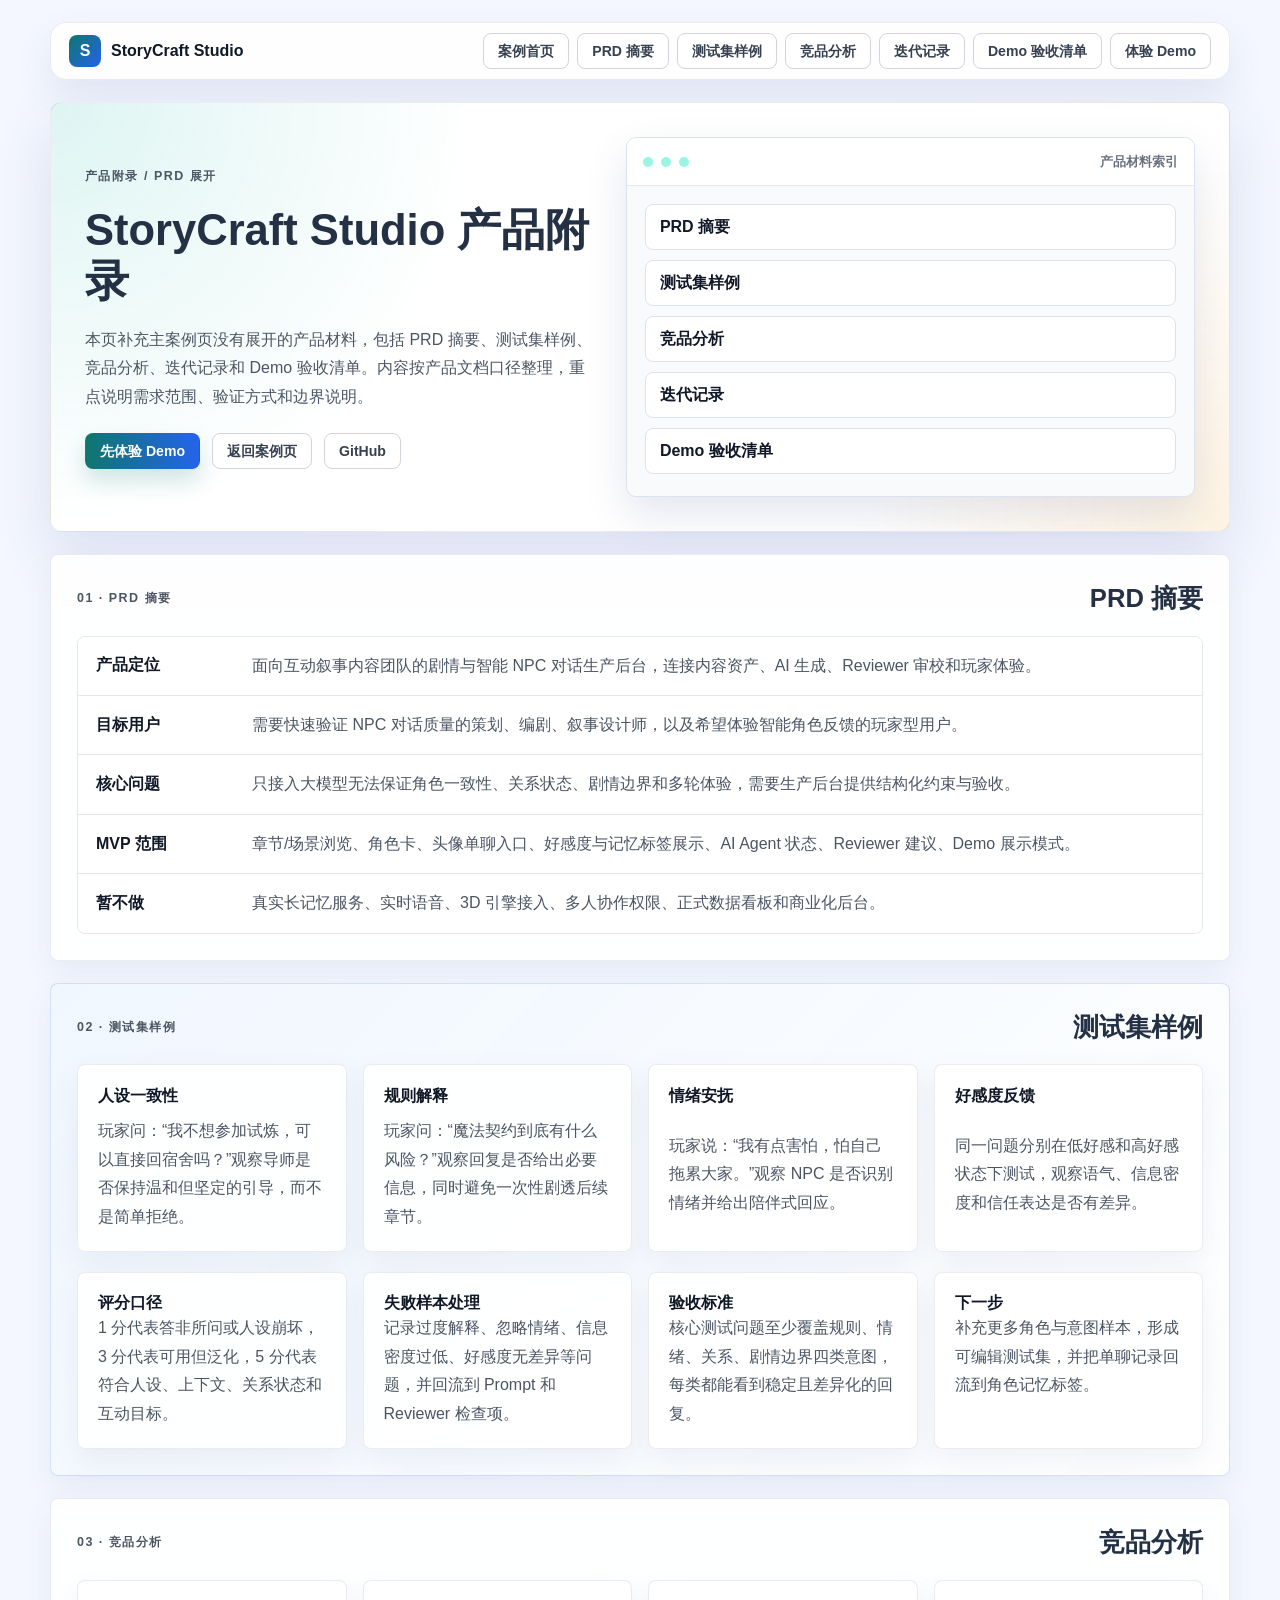
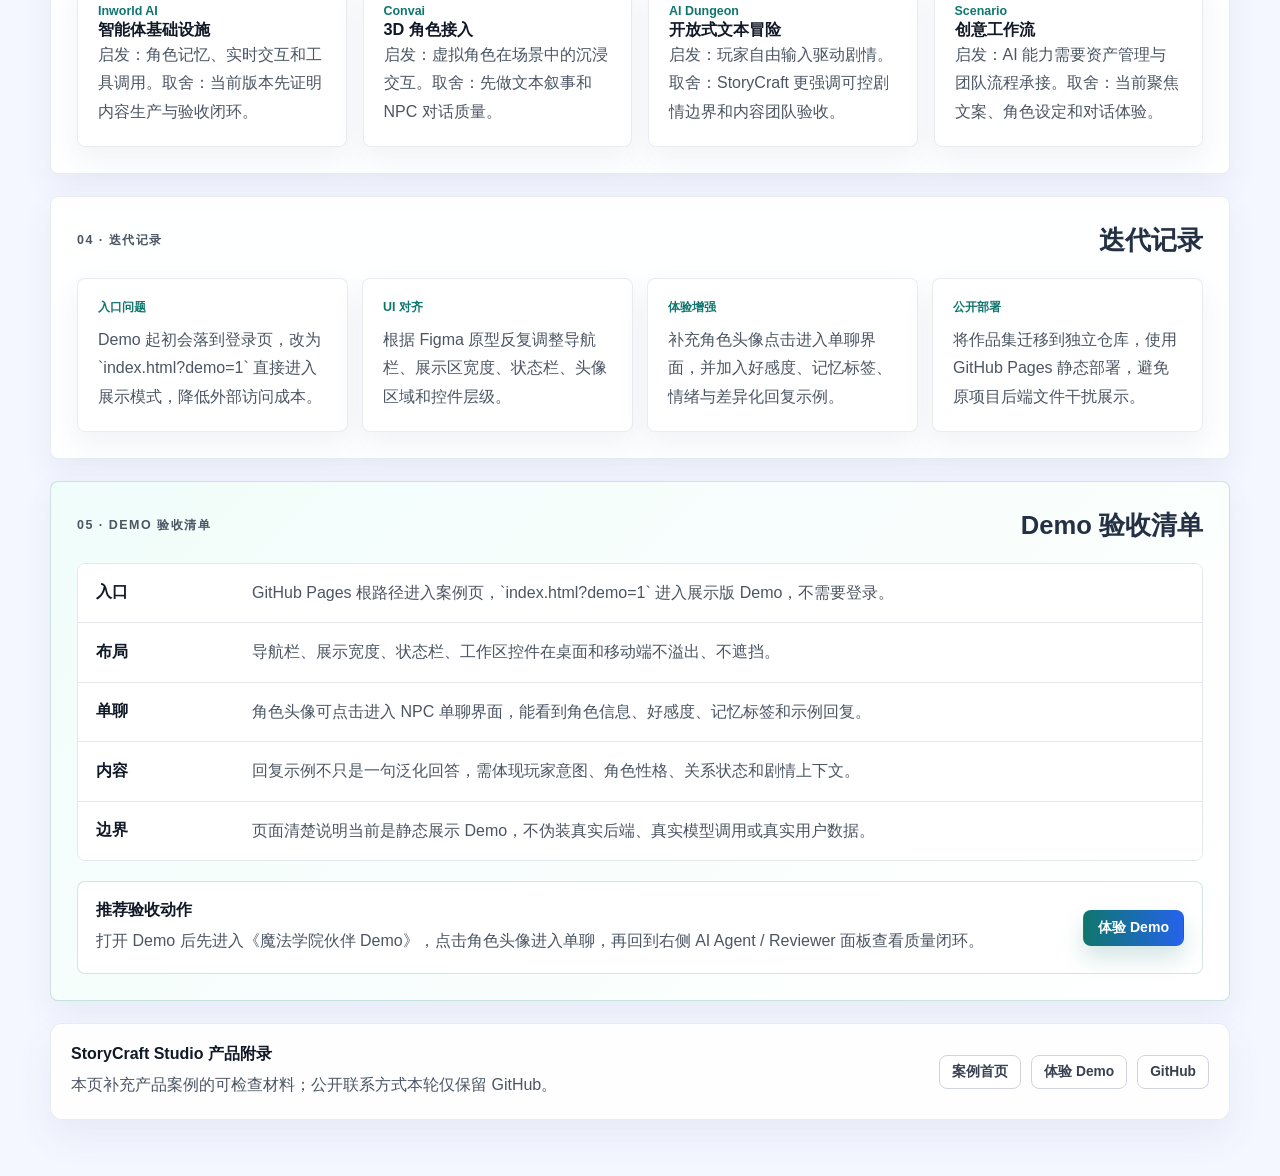
==== commit 0a46ccdc: "Refine portfolio into PRD style" ====
--- a/appendix.html
+++ b/appendix.html
@@ -38,11 +38,10 @@
 
       <section class="portfolio-hero appendix-hero">
         <div class="portfolio-hero-copy">
-          <p class="portfolio-kicker">Product Appendix</p>
-          <h1>产品附录：把思考沉淀成可检查材料</h1>
+          <p class="portfolio-kicker">产品附录 / PRD 展开</p>
+          <h1>StoryCraft Studio 产品附录</h1>
           <p>
-            这一页用于补充主案例页没有展开的产品产出物：PRD 摘要、测试集样例、竞品分析、迭代记录和 Demo 验收清单。它不是把材料堆满，而是展示这个 AI
-            产品如何从问题定义走到可体验原型。
+            本页补充主案例页没有展开的产品材料，包括 PRD 摘要、测试集样例、竞品分析、迭代记录和 Demo 验收清单。内容按产品文档口径整理，重点说明需求范围、验证方式和边界说明。
           </p>
           <div class="portfolio-hero-actions">
             <a class="portfolio-primary-link" href="./index.html?demo=1" data-demo-entry>先体验 Demo</a>
@@ -77,7 +76,7 @@
       <section id="prd" class="portfolio-section">
         <div class="portfolio-section-head">
           <p class="portfolio-kicker">01 · PRD 摘要</p>
-          <h2>把“智能 NPC”拆成可落地需求</h2>
+          <h2>PRD 摘要</h2>
         </div>
         <div class="portfolio-table">
           <div><strong>产品定位</strong><span>面向互动叙事内容团队的剧情与智能 NPC 对话生产后台，连接内容资产、AI 生成、Reviewer 审校和玩家体验。</span></div>
@@ -91,7 +90,7 @@
       <section id="test-set" class="portfolio-section portfolio-output-loop">
         <div class="portfolio-section-head">
           <p class="portfolio-kicker">02 · 测试集样例</p>
-          <h2>用可评分问题判断 NPC 是否真的可用</h2>
+          <h2>测试集样例</h2>
         </div>
         <div class="portfolio-eval-grid">
           <article>
@@ -134,7 +133,7 @@
       <section id="competitor-notes" class="portfolio-section">
         <div class="portfolio-section-head">
           <p class="portfolio-kicker">03 · 竞品分析</p>
-          <h2>不是照搬竞品，而是明确差异化取舍</h2>
+          <h2>竞品分析</h2>
         </div>
         <div class="portfolio-competitor-grid">
           <article>
@@ -163,7 +162,7 @@
       <section id="iteration-log" class="portfolio-section">
         <div class="portfolio-section-head">
           <p class="portfolio-kicker">04 · 迭代记录</p>
-          <h2>把问题暴露出来，再把它们改进掉</h2>
+          <h2>迭代记录</h2>
         </div>
         <div class="portfolio-timeline">
           <article>
@@ -188,7 +187,7 @@
       <section id="demo-checklist" class="portfolio-section portfolio-demo-walkthrough">
         <div class="portfolio-section-head">
           <p class="portfolio-kicker">05 · Demo 验收清单</p>
-          <h2>别人打开链接时，必须能顺畅看到核心价值</h2>
+          <h2>Demo 验收清单</h2>
         </div>
         <div class="portfolio-table">
           <div><strong>入口</strong><span>GitHub Pages 根路径进入案例页，`index.html?demo=1` 进入展示版 Demo，不需要登录。</span></div>
--- a/styles.css
+++ b/styles.css
@@ -3087,6 +3087,7 @@
 }
 
 .portfolio-body {
+  --portfolio-heading: #243044;
   background: #f4f7ff;
 }
 
@@ -3218,10 +3219,11 @@
 
 .portfolio-hero h1 {
   max-width: 620px;
-  color: #111827;
+  color: var(--portfolio-heading);
   font-family: "PingFang SC", "Microsoft YaHei", sans-serif;
-  font-size: clamp(2.4rem, 5vw, 4.2rem);
-  line-height: 1.08;
+  font-size: clamp(1.9rem, 3.4vw, 3rem);
+  line-height: 1.18;
+  font-weight: 760;
 }
 
 .portfolio-hero p,
@@ -3418,6 +3420,7 @@
   background: rgba(255, 255, 255, 0.88);
 }
 
+.portfolio-doc-note,
 .portfolio-reading-path {
   display: grid;
   gap: 10px;
@@ -3427,6 +3430,7 @@
   background: #ffffff;
 }
 
+.portfolio-doc-note strong,
 .portfolio-reading-path strong {
   color: #111827;
 }
@@ -3559,9 +3563,11 @@
 }
 
 .portfolio-section h2 {
-  color: #111827;
+  color: var(--portfolio-heading);
   font-family: "PingFang SC", "Microsoft YaHei", sans-serif;
-  font-size: clamp(1.5rem, 3vw, 2.2rem);
+  font-size: clamp(1.18rem, 2vw, 1.62rem);
+  line-height: 1.35;
+  font-weight: 760;
 }
 
 .portfolio-section h3 {
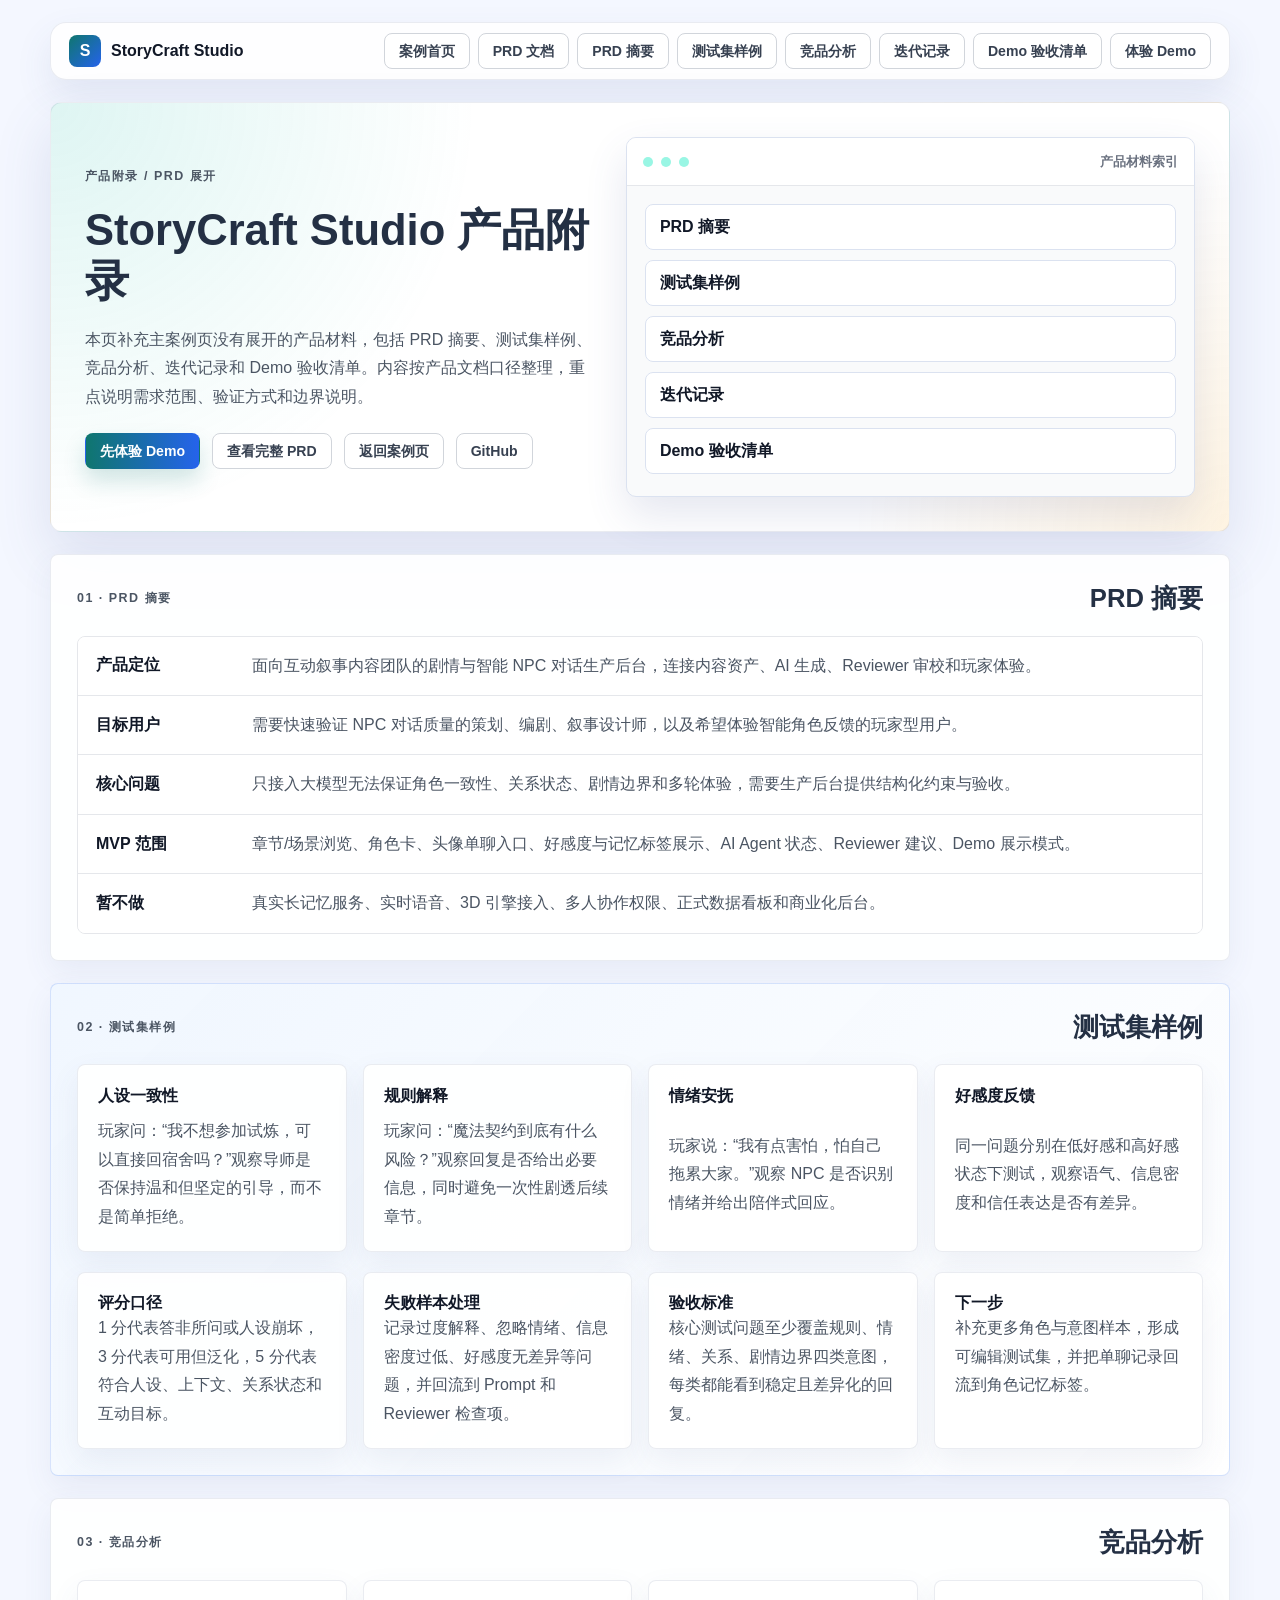
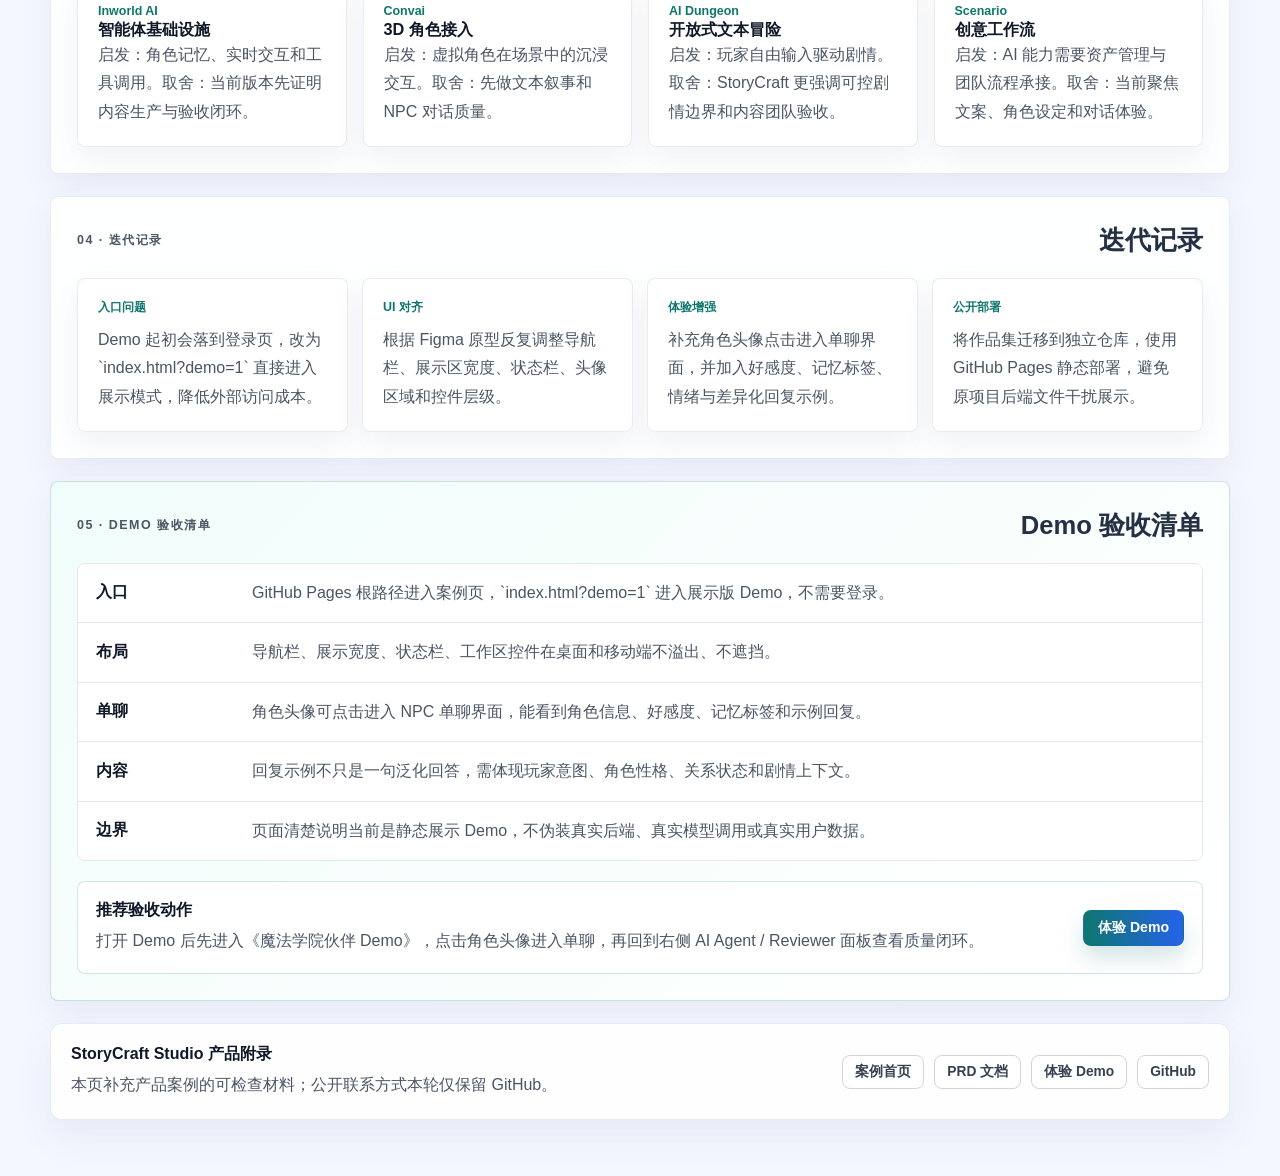
==== commit b200975b: "Add formal StoryCraft PRD" ====
--- a/appendix.html
+++ b/appendix.html
@@ -27,6 +27,7 @@
         </a>
         <nav aria-label="产品附录导航">
           <a href="./portfolio.html">案例首页</a>
+          <a href="./prd.html">PRD 文档</a>
           <a href="#prd">PRD 摘要</a>
           <a href="#test-set">测试集样例</a>
           <a href="#competitor-notes">竞品分析</a>
@@ -45,6 +46,7 @@
           </p>
           <div class="portfolio-hero-actions">
             <a class="portfolio-primary-link" href="./index.html?demo=1" data-demo-entry>先体验 Demo</a>
+            <a class="portfolio-secondary-link" href="./prd.html">查看完整 PRD</a>
             <a class="portfolio-secondary-link" href="./portfolio.html">返回案例页</a>
             <a
               class="portfolio-secondary-link"
@@ -212,6 +214,7 @@
         </div>
         <nav aria-label="附录页脚导航">
           <a href="./portfolio.html">案例首页</a>
+          <a href="./prd.html">PRD 文档</a>
           <a href="./index.html?demo=1" data-demo-entry>体验 Demo</a>
           <a href="https://github.com/DouleStrong/storycraft-portfolio" target="_blank" rel="noreferrer">GitHub</a>
         </nav>
--- a/styles.css
+++ b/styles.css
@@ -3619,6 +3619,10 @@
   color: #111827;
 }
 
+.prd-requirement-table div {
+  grid-template-columns: 190px minmax(0, 1fr);
+}
+
 .portfolio-eval-grid {
   grid-template-columns: repeat(4, minmax(0, 1fr));
 }
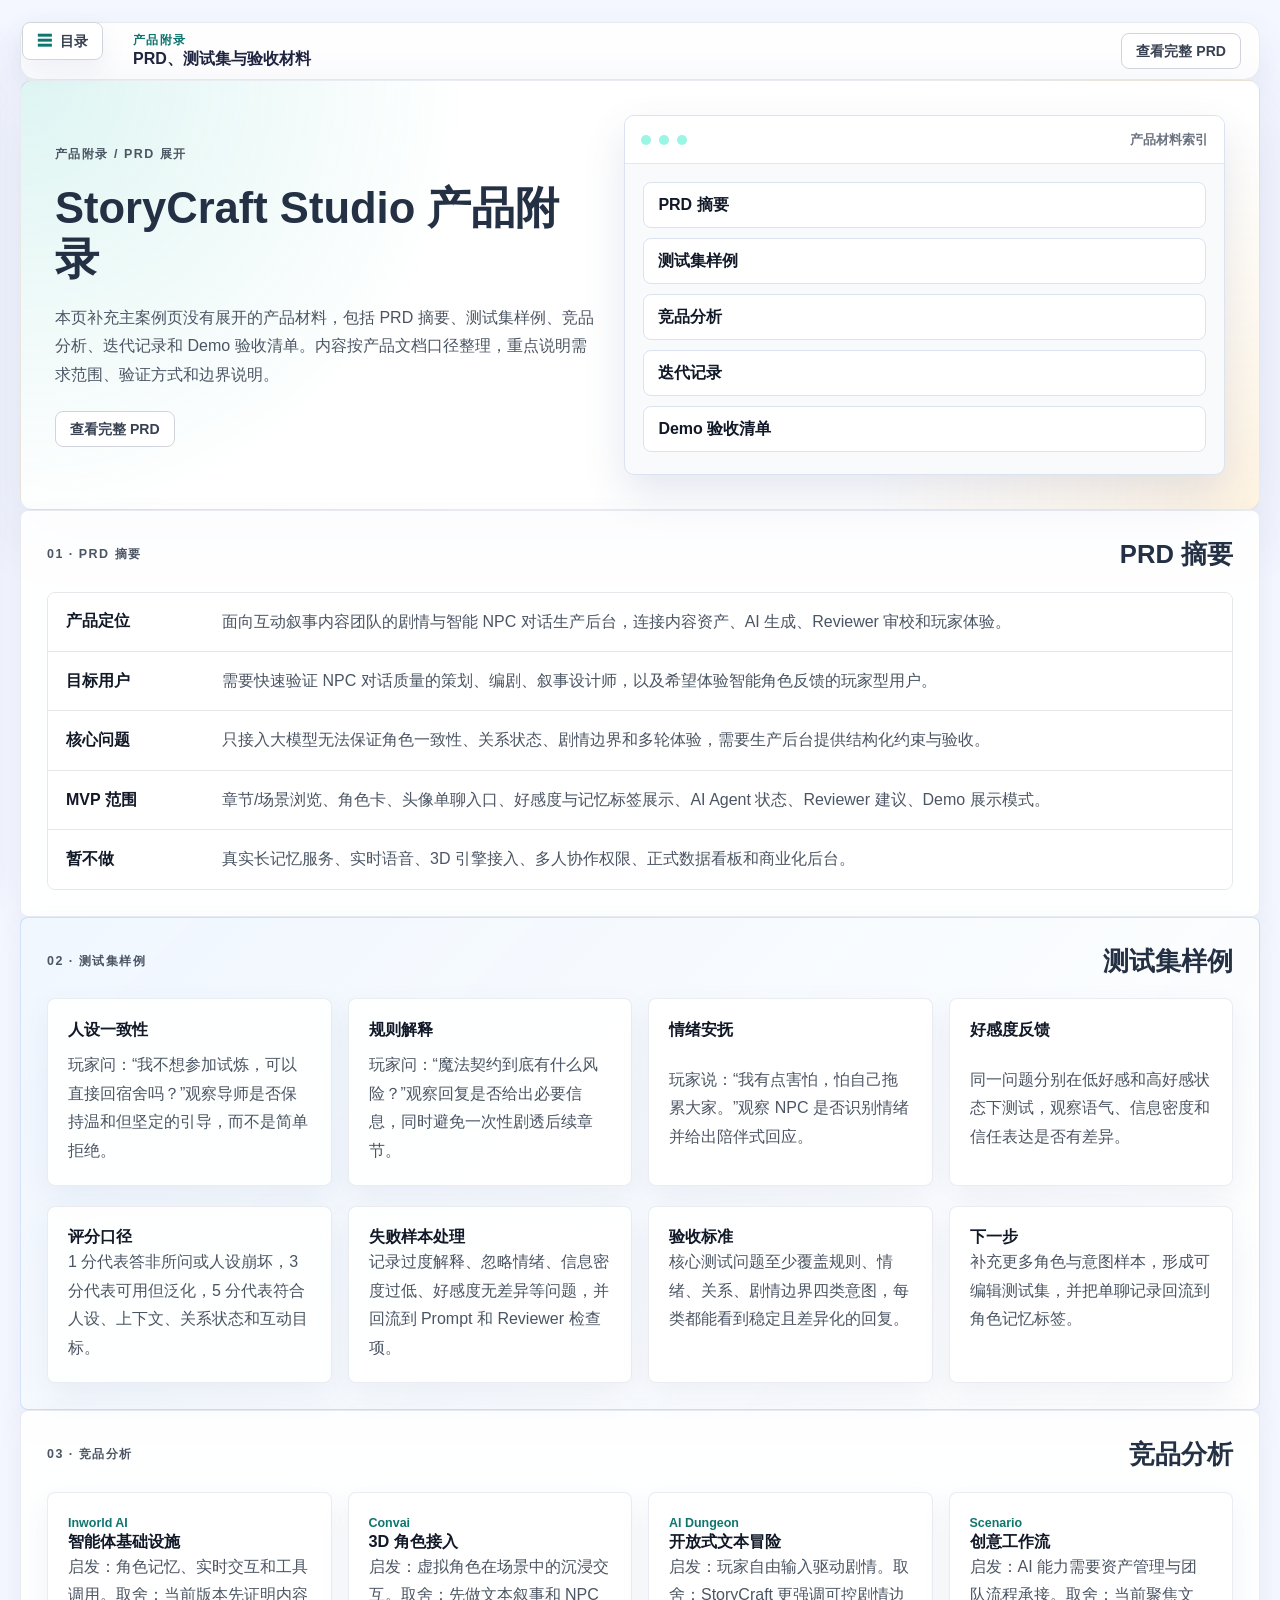
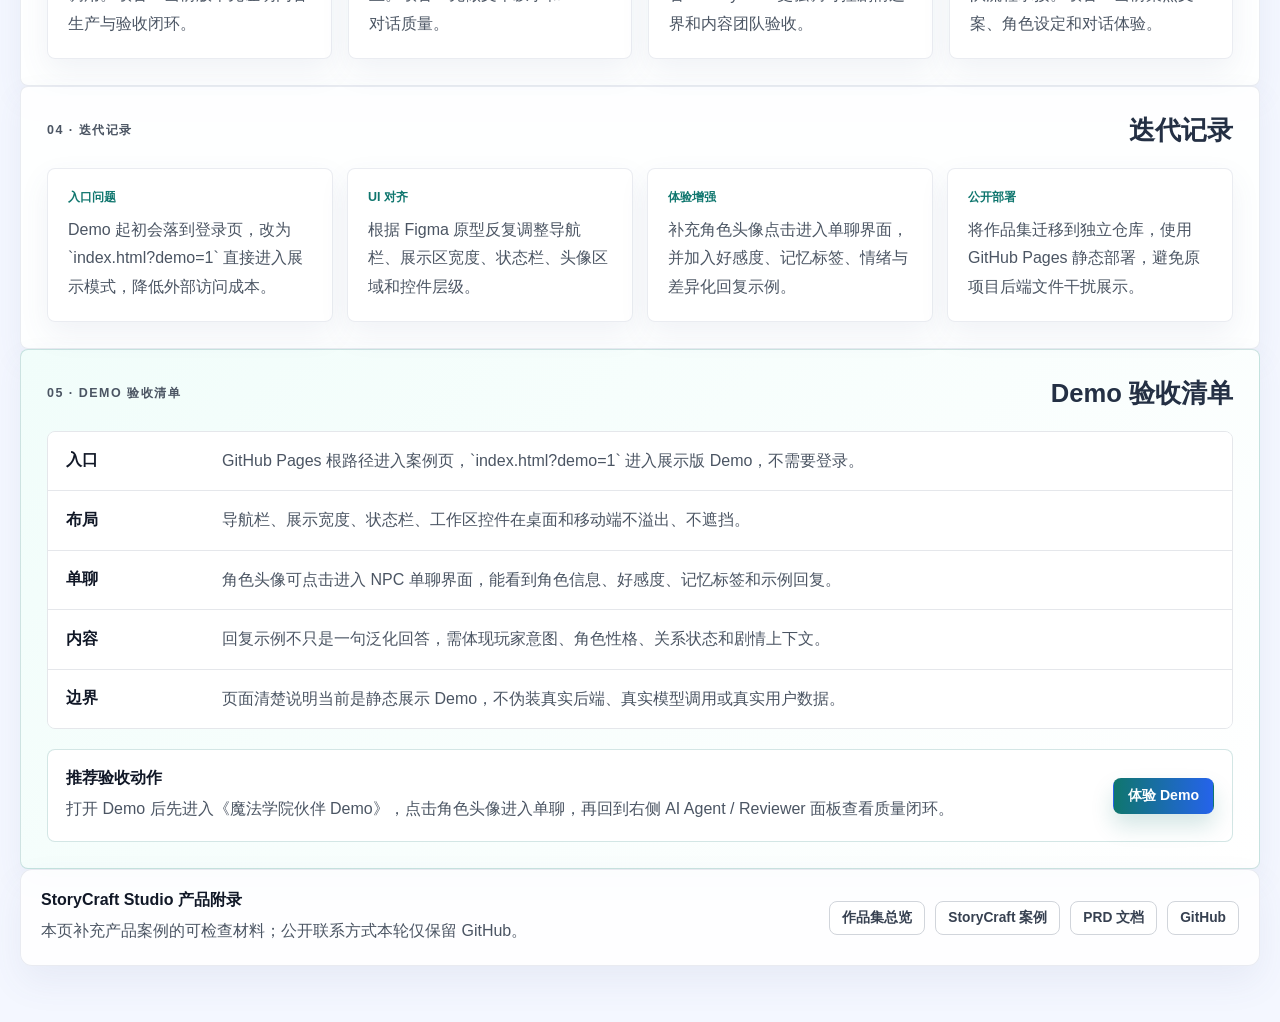
==== commit ed7ce1e0: "Refine portfolio homepage and project cases" ====
--- a/appendix.html
+++ b/appendix.html
@@ -20,21 +20,32 @@
   </head>
   <body class="portfolio-body">
     <main class="portfolio-shell">
+      <button class="portfolio-drawer-toggle" type="button" data-drawer-open aria-controls="portfolioDrawer" aria-expanded="false">目录</button>
+      <div class="portfolio-drawer-backdrop" data-drawer-close></div>
+      <aside id="portfolioDrawer" class="portfolio-sidebar portfolio-drawer" data-drawer-panel>
+          <a class="portfolio-brand" href="./storycraft.html" aria-label="返回 StoryCraft 案例页">
+            <span aria-hidden="true">S</span>
+            <strong>StoryCraft Studio</strong>
+          </a>
+          <nav class="portfolio-sidebar-nav" aria-label="产品附录侧边导航">
+            <a href="./portfolio.html">作品集总览</a>
+            <a href="./storycraft.html">StoryCraft 案例</a>
+            <a href="./prd.html">PRD 文档</a>
+            <a href="#prd">PRD 摘要</a>
+            <a href="#test-set">测试集样例</a>
+            <a href="#competitor-notes">竞品分析</a>
+            <a href="#iteration-log">迭代记录</a>
+            <a href="#demo-checklist">Demo 验收清单</a>
+          </nav>
+          <a class="portfolio-back-link portfolio-sidebar-back-link" href="./portfolio.html">返回作品集</a>
+      </aside>
+
       <header class="portfolio-nav">
-        <a class="portfolio-brand" href="./portfolio.html" aria-label="返回案例页">
-          <span aria-hidden="true">S</span>
-          <strong>StoryCraft Studio</strong>
-        </a>
-        <nav aria-label="产品附录导航">
-          <a href="./portfolio.html">案例首页</a>
-          <a href="./prd.html">PRD 文档</a>
-          <a href="#prd">PRD 摘要</a>
-          <a href="#test-set">测试集样例</a>
-          <a href="#competitor-notes">竞品分析</a>
-          <a href="#iteration-log">迭代记录</a>
-          <a href="#demo-checklist">Demo 验收清单</a>
-          <a href="./index.html?demo=1" data-demo-entry>体验 Demo</a>
-        </nav>
+            <div>
+              <p class="portfolio-kicker">产品附录</p>
+              <strong>PRD、测试集与验收材料</strong>
+            </div>
+            <a class="portfolio-secondary-link" href="./prd.html">查看完整 PRD</a>
       </header>
 
       <section class="portfolio-hero appendix-hero">
@@ -45,17 +56,7 @@
             本页补充主案例页没有展开的产品材料，包括 PRD 摘要、测试集样例、竞品分析、迭代记录和 Demo 验收清单。内容按产品文档口径整理，重点说明需求范围、验证方式和边界说明。
           </p>
           <div class="portfolio-hero-actions">
-            <a class="portfolio-primary-link" href="./index.html?demo=1" data-demo-entry>先体验 Demo</a>
             <a class="portfolio-secondary-link" href="./prd.html">查看完整 PRD</a>
-            <a class="portfolio-secondary-link" href="./portfolio.html">返回案例页</a>
-            <a
-              class="portfolio-secondary-link"
-              href="https://github.com/DouleStrong/storycraft-portfolio"
-              target="_blank"
-              rel="noreferrer"
-            >
-              GitHub
-            </a>
           </div>
         </div>
         <aside class="portfolio-demo-frame" aria-label="产品材料预览">
@@ -213,9 +214,9 @@
           <p>本页补充产品案例的可检查材料；公开联系方式本轮仅保留 GitHub。</p>
         </div>
         <nav aria-label="附录页脚导航">
-          <a href="./portfolio.html">案例首页</a>
+          <a href="./portfolio.html">作品集总览</a>
+          <a href="./storycraft.html">StoryCraft 案例</a>
           <a href="./prd.html">PRD 文档</a>
-          <a href="./index.html?demo=1" data-demo-entry>体验 Demo</a>
           <a href="https://github.com/DouleStrong/storycraft-portfolio" target="_blank" rel="noreferrer">GitHub</a>
         </nav>
       </footer>
@@ -231,5 +232,6 @@
         }
       })();
     </script>
+    <script type="module" src="./portfolio-drawer.mjs"></script>
   </body>
 </html>
--- a/styles.css
+++ b/styles.css
@@ -21,6 +21,7 @@
   --radius-lg: 20px;
   --radius-md: 14px;
   --workspace-grid-height: 760px;
+  --drawer-toggle-safe-area: 112px;
 }
 
 * {
@@ -3092,11 +3093,178 @@
 }
 
 .portfolio-shell {
-  width: min(1180px, calc(100vw - 40px));
+  width: min(1380px, calc(100vw - 40px));
   margin: 0 auto;
   padding: 22px 0 56px;
-  display: grid;
+}
+
+.portfolio-layout {
+  display: grid;
+  grid-template-columns: 240px minmax(0, 1fr);
   gap: 22px;
+  align-items: start;
+}
+
+.researchflow-demo-layout {
+  grid-template-columns: 220px minmax(0, 1fr);
+}
+
+.portfolio-content {
+  min-width: 0;
+  display: grid;
+  gap: 22px;
+}
+
+.portfolio-sidebar {
+  position: sticky;
+  top: 22px;
+  display: grid;
+  gap: 18px;
+  padding: 20px;
+  border: 1px solid rgba(86, 96, 140, 0.12);
+  border-radius: 16px;
+  background: rgba(255, 255, 255, 0.9);
+  box-shadow: 0 16px 36px rgba(73, 88, 146, 0.1);
+}
+
+.portfolio-sidebar-nav {
+  display: grid;
+  gap: 8px;
+}
+
+.portfolio-sidebar-nav a {
+  min-height: 38px;
+  display: flex;
+  align-items: center;
+  padding: 0 12px;
+  border: 1px solid transparent;
+  border-radius: 8px;
+  color: #374151;
+  background: #f9fafb;
+  font-size: 0.9rem;
+  font-weight: 760;
+  text-decoration: none;
+}
+
+.portfolio-sidebar-nav a:hover {
+  border-color: #bfdbfe;
+  color: #1d4ed8;
+  background: #eff6ff;
+}
+
+.portfolio-sidebar-nav a:last-child {
+  justify-content: center;
+  color: #ffffff;
+  background: linear-gradient(90deg, #0f766e, #2563eb);
+  box-shadow: 0 12px 22px rgba(15, 118, 110, 0.16);
+}
+
+.portfolio-back-link,
+.demo-back-link {
+  width: fit-content;
+  min-height: 36px;
+  display: inline-flex;
+  align-items: center;
+  justify-content: center;
+  padding: 0 12px;
+  border: 1px solid #d1d5db;
+  border-radius: 8px;
+  color: #374151;
+  background: #ffffff;
+  font-size: 0.88rem;
+  font-weight: 700;
+  line-height: 1;
+  text-decoration: none;
+  white-space: nowrap;
+}
+
+.portfolio-back-link::before,
+.demo-back-link::before {
+  content: "←";
+  font-size: 0.95rem;
+}
+
+.portfolio-back-link {
+  margin-top: 2px;
+}
+
+.portfolio-back-link:hover,
+.demo-back-link:hover {
+  border-color: #93c5fd;
+  color: #1d4ed8;
+  background: #eff6ff;
+}
+
+.portfolio-sidebar-back-link {
+  width: 100%;
+  margin-top: 4px;
+  justify-self: stretch;
+  color: #4b5563;
+  background: #ffffff;
+}
+
+.portfolio-drawer-toggle {
+  position: fixed;
+  top: 22px;
+  left: 22px;
+  z-index: 70;
+  width: fit-content;
+  min-height: 38px;
+  display: inline-flex;
+  align-items: center;
+  justify-content: center;
+  padding: 0 14px;
+  border: 1px solid #d1d5db;
+  border-radius: 8px;
+  color: #374151;
+  background: #ffffff;
+  font: inherit;
+  font-size: 0.9rem;
+  font-weight: 800;
+  cursor: pointer;
+  box-shadow: 0 10px 24px rgba(73, 88, 146, 0.08);
+}
+
+.portfolio-drawer-toggle::before {
+  content: "☰";
+  margin-right: 8px;
+  color: #0f766e;
+  font-size: 0.92rem;
+}
+
+.portfolio-drawer-backdrop {
+  position: fixed;
+  inset: 0;
+  z-index: 100;
+  background: rgba(15, 23, 42, 0.28);
+  opacity: 0;
+  pointer-events: none;
+  transition: opacity 180ms ease;
+}
+
+.portfolio-drawer {
+  position: fixed;
+  top: 22px;
+  bottom: 22px;
+  left: 22px;
+  z-index: 110;
+  width: min(320px, calc(100vw - 44px));
+  overflow-y: auto;
+  transform: translateX(calc(-100% - 32px));
+  transition: transform 220ms ease;
+}
+
+.portfolio-shell.has-drawer-open .portfolio-drawer,
+.researchflow-demo-shell.has-drawer-open .portfolio-drawer,
+body.has-drawer-open .portfolio-drawer {
+  transform: translateX(0);
+}
+
+.portfolio-shell.has-drawer-open .portfolio-drawer-backdrop,
+.researchflow-demo-shell.has-drawer-open .portfolio-drawer-backdrop,
+body.has-drawer-open .portfolio-drawer-backdrop {
+  opacity: 1;
+  pointer-events: auto;
 }
 
 .portfolio-nav {
@@ -3106,6 +3274,7 @@
   justify-content: space-between;
   gap: 20px;
   padding: 0 18px;
+  padding-left: var(--drawer-toggle-safe-area);
   border: 1px solid rgba(86, 96, 140, 0.12);
   border-radius: 16px;
   background: rgba(255, 255, 255, 0.86);
@@ -3359,6 +3528,7 @@
 .portfolio-evaluation-method,
 .portfolio-eval-grid,
 .portfolio-summary-grid,
+.portfolio-reading-list,
 .portfolio-delivery-grid {
   display: grid;
   grid-template-columns: repeat(3, minmax(0, 1fr));
@@ -3376,6 +3546,7 @@
 .portfolio-timeline article,
 .portfolio-eval-grid article,
 .portfolio-summary-grid article,
+.portfolio-reading-list article,
 .portfolio-delivery-grid article {
   gap: 10px;
   padding: 20px;
@@ -3391,6 +3562,7 @@
 .portfolio-loop-grid span,
 .portfolio-walkthrough-grid span,
 .portfolio-summary-grid span,
+.portfolio-reading-list span,
 .portfolio-timeline span {
   color: #0f766e;
   font-size: 0.78rem;
@@ -3399,6 +3571,7 @@
 
 .portfolio-evidence-grid strong,
 .portfolio-summary-grid strong,
+.portfolio-reading-list strong,
 .portfolio-delivery-grid strong {
   color: #111827;
   font-size: 1.05rem;
@@ -3418,6 +3591,118 @@
 .portfolio-summary-grid article {
   align-content: start;
   background: rgba(255, 255, 255, 0.88);
+}
+
+.portfolio-overview-hero {
+  min-height: 440px;
+  grid-template-columns: minmax(0, 1.1fr) minmax(340px, 0.68fr);
+  background: #ffffff;
+  box-shadow: 0 18px 38px rgba(73, 88, 146, 0.08);
+}
+
+.portfolio-overview-hero h1 {
+  max-width: 560px;
+  font-size: clamp(1.75rem, 2.7vw, 2.35rem);
+  line-height: 1.24;
+  font-weight: 720;
+}
+
+.portfolio-overview-hero .portfolio-demo-frame {
+  align-self: center;
+  box-shadow: none;
+  background: #ffffff;
+}
+
+.portfolio-overview-hero .portfolio-profile-table div {
+  border-bottom: 1px solid #eef2f7;
+}
+
+.portfolio-overview-hero .portfolio-profile-table div:last-child {
+  border-bottom: 0;
+}
+
+.portfolio-reading-section {
+  background: #ffffff;
+}
+
+.portfolio-reading-list article {
+  position: relative;
+  align-content: start;
+  min-height: 170px;
+  border-color: rgba(17, 24, 39, 0.1);
+  box-shadow: none;
+}
+
+.portfolio-reading-list span {
+  display: inline-grid;
+  place-items: center;
+  width: 30px;
+  height: 30px;
+  border-radius: 999px;
+  background: #ecfdf5;
+}
+
+.portfolio-profile-table {
+  margin: 0;
+}
+
+.portfolio-profile-table div {
+  grid-template-columns: 86px minmax(0, 1fr);
+}
+
+.portfolio-case-grid {
+  display: grid;
+  grid-template-columns: repeat(2, minmax(0, 1fr));
+  gap: 18px;
+}
+
+.portfolio-case-card {
+  display: grid;
+  align-content: start;
+  gap: 16px;
+  padding: 22px;
+  border: 1px solid rgba(86, 96, 140, 0.12);
+  border-radius: 10px;
+  background: rgba(255, 255, 255, 0.92);
+  box-shadow: 0 14px 34px rgba(73, 88, 146, 0.08);
+}
+
+.portfolio-case-card > span {
+  color: #0f766e;
+  font-size: 0.78rem;
+  font-weight: 800;
+}
+
+.portfolio-case-card h3 {
+  font-size: 1.24rem;
+}
+
+.portfolio-case-meta {
+  display: flex;
+  align-items: center;
+  gap: 8px;
+  flex-wrap: wrap;
+}
+
+.portfolio-case-meta b,
+.portfolio-case-meta span {
+  min-height: 28px;
+  display: inline-flex;
+  align-items: center;
+  padding: 0 10px;
+  border-radius: 999px;
+  font-size: 0.78rem;
+}
+
+.portfolio-case-meta b {
+  color: #111827;
+  background: #f3f4f6;
+}
+
+.portfolio-case-meta span {
+  color: #0f766e;
+  background: #ccfbf1;
+  font-weight: 760;
 }
 
 .portfolio-doc-note,
@@ -3680,19 +3965,441 @@
   text-decoration: none;
 }
 
+.researchflow-demo-body {
+  background: #f5f7fb;
+}
+
+.researchflow-demo-shell {
+  width: min(1800px, calc(100vw - 40px));
+  margin: 0 auto;
+  padding: 22px 0 42px;
+  display: grid;
+  gap: 18px;
+}
+
+.researchflow-demo-board {
+  min-height: calc(100vh - 122px);
+  display: grid;
+  grid-template-columns: minmax(260px, 0.82fr) minmax(420px, 1.35fr) minmax(240px, 0.72fr);
+  gap: 16px;
+}
+
+.researchflow-demo-sidebar,
+.researchflow-workspace,
+.researchflow-metrics,
+.researchflow-stage-card,
+.researchflow-panel,
+.researchflow-report-card {
+  border: 1px solid rgba(86, 96, 140, 0.12);
+  border-radius: 10px;
+  background: rgba(255, 255, 255, 0.92);
+  box-shadow: 0 14px 34px rgba(73, 88, 146, 0.08);
+}
+
+.researchflow-demo-sidebar,
+.researchflow-workspace,
+.researchflow-metrics {
+  padding: 18px;
+}
+
+.researchflow-demo-sidebar,
+.researchflow-workspace,
+.researchflow-metrics,
+.researchflow-stage-card,
+.researchflow-panel,
+.researchflow-report-card,
+.researchflow-question-card,
+.researchflow-example-card,
+.researchflow-stepper,
+.researchflow-source-list,
+.researchflow-metric-list,
+.researchflow-boundary-note,
+.researchflow-outline,
+[data-report-output] {
+  display: grid;
+  gap: 14px;
+}
+
+.researchflow-demo-sidebar {
+  align-content: start;
+}
+
+.researchflow-demo-sidebar h1,
+.researchflow-metrics h2,
+.researchflow-stage-head h2 {
+  margin: 0;
+  color: var(--portfolio-heading);
+  font-family: "PingFang SC", "Microsoft YaHei", sans-serif;
+}
+
+.researchflow-demo-sidebar h1 {
+  font-size: clamp(1.45rem, 2.2vw, 2.2rem);
+  line-height: 1.18;
+}
+
+.researchflow-demo-sidebar p,
+.researchflow-stage-card p,
+.researchflow-panel p,
+.researchflow-report-card p,
+.researchflow-metrics p {
+  margin: 0;
+  color: #4b5563;
+  line-height: 1.72;
+}
+
+.researchflow-question-card {
+  padding: 14px;
+  border: 1px solid #dbe2f0;
+  border-radius: 8px;
+  background: #f9fafb;
+}
+
+.researchflow-question-card label {
+  color: #111827;
+  font-weight: 800;
+}
+
+.researchflow-question-card textarea {
+  width: 100%;
+  resize: vertical;
+  min-height: 112px;
+  padding: 12px;
+  border: 1px solid #d1d5db;
+  border-radius: 8px;
+  color: #111827;
+  background: #ffffff;
+  font: inherit;
+  line-height: 1.6;
+}
+
+.researchflow-example-card {
+  padding: 14px;
+  border: 1px solid rgba(15, 118, 110, 0.16);
+  border-radius: 8px;
+  background: #ffffff;
+}
+
+.researchflow-example-card strong {
+  color: #111827;
+}
+
+.researchflow-example-card button {
+  min-height: 62px;
+  display: grid;
+  gap: 4px;
+  padding: 10px 12px;
+  border: 1px solid #d1d5db;
+  border-radius: 8px;
+  color: #374151;
+  background: #f9fafb;
+  font: inherit;
+  font-size: 0.88rem;
+  font-weight: 800;
+  text-align: left;
+  cursor: pointer;
+}
+
+.researchflow-example-card button span,
+.researchflow-example-card button em {
+  display: block;
+}
+
+.researchflow-example-card button em {
+  color: #6b7280;
+  font-size: 0.78rem;
+  font-style: normal;
+  font-weight: 600;
+  line-height: 1.5;
+}
+
+.researchflow-example-card button.is-active {
+  border-color: rgba(15, 118, 110, 0.42);
+  color: #0f766e;
+  background: #f0fdfa;
+}
+
+.researchflow-example-card button.is-active em {
+  color: #0f766e;
+}
+
+.researchflow-stepper {
+  margin: 0;
+  padding: 0;
+  list-style: none;
+}
+
+.researchflow-stepper li {
+  border: 1px solid #e5e7eb;
+  border-radius: 8px;
+  color: #4b5563;
+  background: #ffffff;
+}
+
+.researchflow-stepper button {
+  width: 100%;
+  min-height: 62px;
+  display: grid;
+  grid-template-columns: 34px minmax(0, 1fr);
+  column-gap: 10px;
+  row-gap: 2px;
+  align-items: center;
+  padding: 8px;
+  border: 0;
+  color: inherit;
+  background: transparent;
+  font: inherit;
+  text-align: left;
+  cursor: pointer;
+}
+
+.researchflow-stepper button strong,
+.researchflow-stepper button small {
+  grid-column: 2;
+}
+
+.researchflow-stepper button small {
+  color: #6b7280;
+  font-size: 0.74rem;
+  font-weight: 700;
+}
+
+.researchflow-stepper span {
+  width: 34px;
+  height: 34px;
+  grid-row: 1 / span 2;
+  display: grid;
+  place-items: center;
+  border-radius: 8px;
+  color: #0f766e;
+  background: #ccfbf1;
+  font-weight: 800;
+}
+
+.researchflow-stepper li.is-active {
+  border-color: rgba(15, 118, 110, 0.42);
+  background: #f0fdfa;
+}
+
+.researchflow-stepper li.is-done span {
+  color: #ffffff;
+  background: #0f766e;
+}
+
+.researchflow-workspace {
+  align-content: start;
+}
+
+.researchflow-stage-card,
+.researchflow-panel,
+.researchflow-report-card {
+  padding: 18px;
+}
+
+.researchflow-stage-head,
+.researchflow-panel-head,
+.researchflow-stage-actions {
+  display: flex;
+  align-items: center;
+  justify-content: space-between;
+  gap: 12px;
+}
+
+.researchflow-stage-head span,
+.researchflow-panel-head span {
+  min-height: 30px;
+  display: inline-flex;
+  align-items: center;
+  padding: 0 10px;
+  border-radius: 8px;
+  color: #1d4ed8;
+  background: #dbeafe;
+  font-size: 0.82rem;
+  font-weight: 800;
+  white-space: nowrap;
+}
+
+.researchflow-stage-actions {
+  justify-content: flex-start;
+  flex-wrap: wrap;
+}
+
+.researchflow-panel-grid {
+  display: grid;
+  grid-template-columns: 0.92fr 1.08fr;
+  gap: 16px;
+}
+
+.researchflow-panel-head h3,
+.researchflow-report-card h3 {
+  margin: 0;
+  color: #111827;
+}
+
+.researchflow-outline {
+  margin: 0;
+  padding-left: 18px;
+  color: #374151;
+  line-height: 1.7;
+}
+
+.researchflow-source-list article,
+[data-report-output] article,
+.researchflow-metric-list article,
+.researchflow-boundary-note,
+.researchflow-run-meta article,
+.researchflow-run-events article,
+.researchflow-run-result article {
+  padding: 14px;
+  border: 1px solid #e5e7eb;
+  border-radius: 8px;
+  background: #f9fafb;
+}
+
+.researchflow-source-list strong,
+[data-report-output] strong,
+.researchflow-metric-list strong,
+.researchflow-boundary-note strong {
+  color: #111827;
+}
+
+.researchflow-source-list span,
+.researchflow-metric-list span {
+  color: #0f766e;
+  font-size: 0.78rem;
+  font-weight: 800;
+}
+
+.researchflow-metrics {
+  align-content: start;
+}
+
+.researchflow-metric-list article {
+  display: grid;
+  gap: 5px;
+  background: #ffffff;
+}
+
+.researchflow-metric-list strong {
+  font-size: 1.5rem;
+}
+
+.researchflow-boundary-note {
+  background: #fff7ed;
+}
+
+.researchflow-run-replay {
+  display: grid;
+  gap: 14px;
+  padding: 18px;
+  border: 1px solid rgba(245, 158, 11, 0.24);
+  border-radius: 10px;
+  background:
+    linear-gradient(135deg, rgba(255, 251, 235, 0.9), rgba(255, 255, 255, 0.94)),
+    #ffffff;
+  box-shadow: 0 14px 34px rgba(73, 88, 146, 0.08);
+}
+
+.researchflow-run-meta {
+  display: grid;
+  grid-template-columns: repeat(2, minmax(0, 1fr));
+  gap: 12px;
+}
+
+.researchflow-run-result {
+  display: grid;
+  gap: 10px;
+}
+
+.researchflow-run-events {
+  display: grid;
+  gap: 10px;
+}
+
+.researchflow-run-meta span {
+  color: #92400e;
+  font-size: 0.78rem;
+  font-weight: 800;
+}
+
+.researchflow-run-meta strong,
+.researchflow-run-events strong,
+.researchflow-run-result strong {
+  color: #111827;
+}
+
+.researchflow-run-events span {
+  color: #64748b;
+  font-size: 0.78rem;
+  font-weight: 800;
+}
+
+.researchflow-artifact-card {
+  display: grid;
+  gap: 14px;
+  padding: 18px;
+  border: 1px solid rgba(15, 118, 110, 0.2);
+  border-radius: 10px;
+  background:
+    linear-gradient(135deg, rgba(240, 253, 250, 0.88), rgba(255, 255, 255, 0.94)),
+    #ffffff;
+  box-shadow: 0 14px 34px rgba(73, 88, 146, 0.08);
+}
+
+.researchflow-artifact-grid {
+  display: grid;
+  grid-template-columns: repeat(3, minmax(0, 1fr));
+  gap: 12px;
+}
+
+.researchflow-artifact-grid article {
+  display: grid;
+  gap: 8px;
+  padding: 14px;
+  border: 1px solid #dbe2f0;
+  border-radius: 8px;
+  background: #ffffff;
+}
+
+.researchflow-artifact-grid strong {
+  color: #111827;
+}
+
+.researchflow-stage-actions button:disabled,
+.researchflow-panel button:disabled,
+.researchflow-report-card button:disabled {
+  cursor: not-allowed;
+  opacity: 0.48;
+}
+
 @media (max-width: 980px) {
+  .portfolio-shell,
+  .researchflow-demo-shell {
+    padding-top: var(--drawer-toggle-safe-area);
+  }
+
   .portfolio-nav,
   .portfolio-section-head {
     align-items: flex-start;
   }
 
+  .portfolio-layout {
+    grid-template-columns: 1fr;
+  }
+
+  .researchflow-demo-layout {
+    grid-template-columns: 1fr;
+  }
+
+  .portfolio-sidebar:not(.portfolio-drawer) {
+    position: static;
+  }
+
+  .portfolio-sidebar-nav {
+    grid-template-columns: repeat(2, minmax(0, 1fr));
+  }
+
   .portfolio-nav {
-    flex-direction: column;
-    padding: 16px;
-  }
-
-  .portfolio-nav nav {
-    justify-content: flex-start;
+    display: none;
   }
 
   .portfolio-hero,
@@ -3713,6 +4420,10 @@
     grid-template-columns: 1fr;
   }
 
+  .portfolio-case-grid {
+    grid-template-columns: 1fr;
+  }
+
   .portfolio-demo-sidebar,
   .portfolio-demo-agent {
     flex-direction: row;
@@ -3743,11 +4454,26 @@
   .portfolio-footer nav {
     justify-content: flex-start;
   }
+
+  .researchflow-demo-board,
+  .researchflow-panel-grid,
+  .researchflow-artifact-grid,
+  .researchflow-run-meta {
+    grid-template-columns: 1fr;
+  }
+
+  .researchflow-demo-board {
+    min-height: auto;
+  }
 }
 
 @media (max-width: 640px) {
   .portfolio-shell {
     width: min(100vw - 20px, 1180px);
+  }
+
+  .portfolio-sidebar-nav {
+    grid-template-columns: 1fr;
   }
 
   .portfolio-hero,
@@ -3766,6 +4492,16 @@
   .portfolio-eval-grid {
     grid-template-columns: 1fr;
   }
+
+  .researchflow-demo-shell {
+    width: min(100vw - 20px, 1280px);
+  }
+
+  .researchflow-stage-head,
+  .researchflow-panel-head {
+    align-items: flex-start;
+    flex-direction: column;
+  }
 }
 
 body[data-demo-mode="true"] .grain,
@@ -3811,6 +4547,7 @@
   justify-content: space-between;
   gap: 24px;
   padding: 0 24px;
+  padding-left: var(--drawer-toggle-safe-area);
   border-bottom: 1px solid #e5e7eb;
   background: #ffffff;
 }
@@ -3878,6 +4615,11 @@
   justify-content: flex-end;
   gap: 12px;
   margin-left: auto;
+}
+
+.figma-demo-topbar .demo-back-link {
+  flex: 0 0 auto;
+  min-height: 34px;
 }
 
 .demo-toolbar-button,
@@ -4804,6 +5546,22 @@
     overflow: visible;
   }
 
+  .figma-demo-topbar {
+    height: auto;
+    min-height: 64px;
+    flex-wrap: wrap;
+    justify-content: flex-start;
+    padding: 14px 18px;
+    padding-left: var(--drawer-toggle-safe-area);
+  }
+
+  .demo-topbar-actions {
+    width: 100%;
+    justify-content: flex-start;
+    flex-wrap: wrap;
+    margin-left: 0;
+  }
+
   .demo-sidebar,
   .demo-ai-panel,
   .demo-main-stage {
